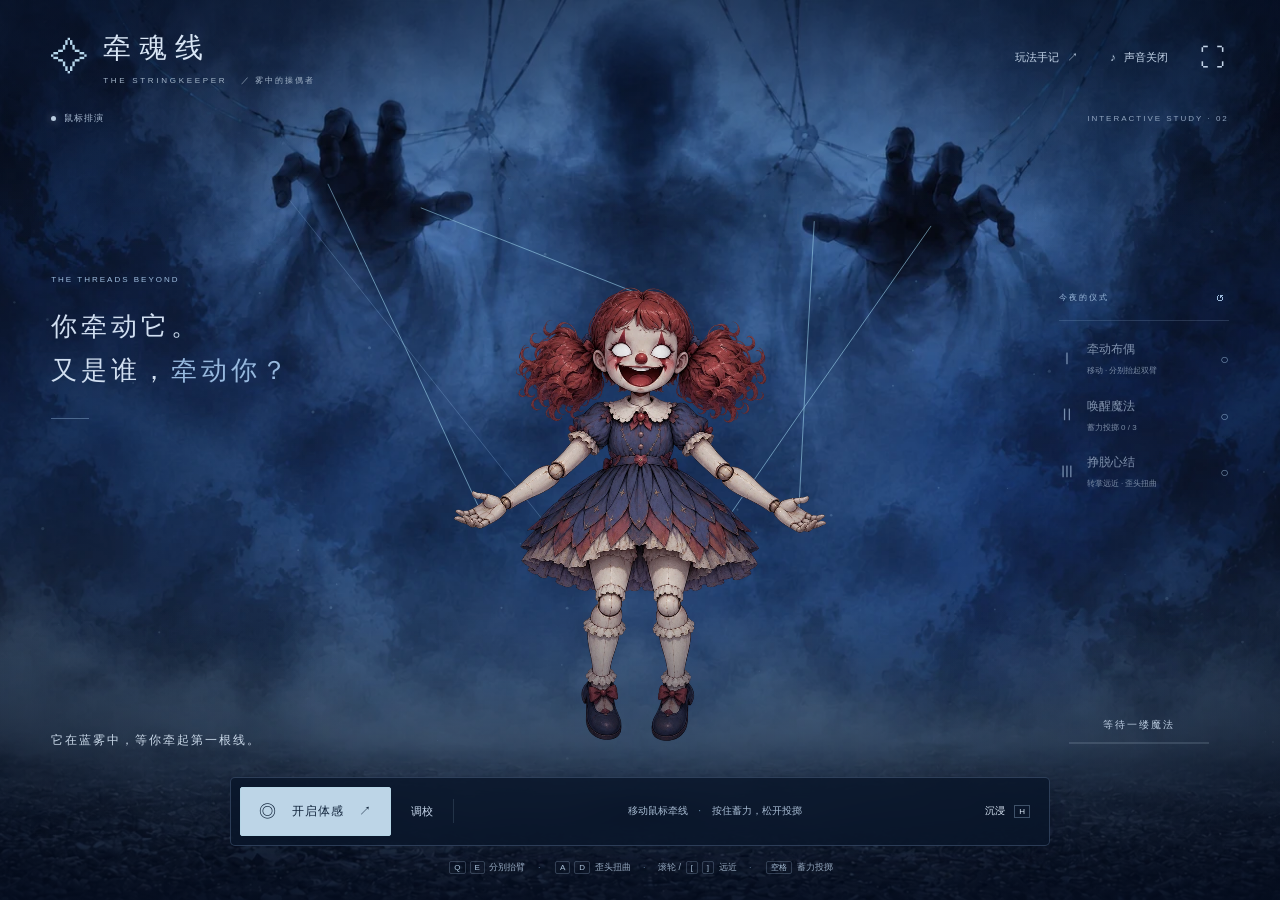
==== 牵魂线-摄像头修复版/index.html @ 81c8e0c0 "Version：1.0" ====
<!doctype html>
<html lang="zh-CN">
<head>
  <meta charset="UTF-8">
  <meta name="viewport" content="width=device-width,initial-scale=1">
  <meta name="theme-color" content="#071222">
  <meta name="description" content="在蓝雾中牵动布偶，蓄起魔法，寻找控制与被控制的边界。">
  <title>牵魂线 · 雾中的操偶者</title>
  <link rel="stylesheet" href="style.css">
</head>
<body>
  <main id="theatre" class="theatre">
    <canvas id="scene" tabindex="0" aria-label="蓝雾布偶场景。移动鼠标控制布偶，Q和E抬起两臂，A和D扭曲四肢，滚轮控制远近，按住空格蓄力、松开投掷。"></canvas>
    <div class="vignette" aria-hidden="true"></div>
    <header class="topbar">
      <div class="identity"><span class="emblem" aria-hidden="true">✧</span><div><h1>牵魂线</h1><p>THE STRINGKEEPER <span>／ 雾中的操偶者</span></p></div></div>
      <nav aria-label="剧场工具"><button id="guideButton">玩法手记 <span>↗</span></button><button id="soundButton" aria-pressed="false" title="开启或关闭声音">♪ <span>声音关闭</span></button><button id="fullscreenButton" aria-label="切换全屏">⛶</button></nav>
    </header>
    <section class="status-line" aria-label="识别状态"><span class="mode"><i id="statusDot"></i><span id="modeLabel">鼠标排演</span></span><div id="tracking" hidden><span id="leftStatus">右手 —</span><span id="rightStatus">左手 —</span><span id="faceStatus">头部 —</span></div><span id="fpsLabel" class="quiet">INTERACTIVE STUDY · 02</span></section>
    <aside class="chapter"><span class="eyebrow">THE THREADS BEYOND</span><p>你牵动它。<br>又是谁，<em>牵动你？</em></p><span class="fine-line"></span></aside>
    <section class="ritual" aria-label="今夜的仪式"><p class="eyebrow">今夜的仪式 <button id="resetButton" title="清空进度并重新排演">↺</button></p><ol><li id="quest0"><span>Ⅰ</span><div>牵动布偶<small>移动 · 分别抬起双臂</small></div><b>○</b></li><li id="quest1"><span>Ⅱ</span><div>唤醒魔法<small>蓄力投掷 <span id="castCount">0 / 3</span></small></div><b>○</b></li><li id="quest2"><span>Ⅲ</span><div>挣脱心结<small>转掌远近 · 歪头扭曲</small></div><b>○</b></li></ol></section>
    <div class="charge-readout" id="chargeReadout"><span id="spellLabel">等待一缕魔法</span><div class="charge-track"><i id="chargeBar"></i></div></div>
    <div class="message" role="status" aria-live="polite"><span id="message">它在蓝雾中，等你牵起第一根线。</span></div>
    <footer class="bottom-panel">
      <div class="control-bar"><button id="cameraButton" class="primary"><span class="camera-symbol">◎</span><span id="cameraText">开启体感</span><span>↗</span></button><button id="settingsButton" class="settings-toggle" aria-expanded="false" aria-controls="settings">调校</button><div class="divider"></div><p id="inputHint">移动鼠标牵线 <span>·</span> 按住蓄力，松开投掷</p><button id="hideUiButton" title="隐藏界面，按 H 恢复">沉浸 <span>H</span></button></div>
      <p class="shortcut-line" id="shortcutLine"><kbd>Q</kbd><kbd>E</kbd> 分别抬臂 <i>·</i> <kbd>A</kbd><kbd>D</kbd> 歪头扭曲 <i>·</i> 滚轮 / <kbd>[</kbd><kbd>]</kbd> 远近 <i>·</i> <kbd>空格</kbd> 蓄力投掷</p>
    </footer>
    <div class="loading" id="loading"><span class="loading-glyph">✧</span><p id="loadingText">正在唤醒雾中的剧场…</p></div>
    <div class="error-banner" id="errorBanner" role="alert" hidden><p id="errorText"></p><button id="dismissError" aria-label="关闭提示">×</button></div>
    <button id="showUiButton" class="show-ui" hidden>显示界面 · H</button>
    <section class="settings" id="settings" hidden aria-label="交互调校"><div class="settings-title"><h2>牵线调校</h2><button id="closeSettings" aria-label="关闭调校">×</button></div><label>牵线灵敏度 <output id="sensitivityValue">1.0</output><input id="sensitivity" type="range" min="0.5" max="1.8" step="0.1" value="1"></label><label>爆散强度 <output id="intensityValue">70%</output><input id="intensity" type="range" min="0.2" max="1" step="0.1" value="0.7"></label><label class="check"><input id="gentle" type="checkbox"> 柔和模式（减弱闪光与震动）</label><label class="check"><input id="swapHands" type="checkbox"> 交换左右手识别</label><button class="secondary" id="calibrateButton">重新校准头部与转掌</button><p>身体坐正，双手完整入镜。校准后张开左手，顺时针转掌靠近，逆时针转掌远离。布偶的左右以画面为准。</p><p class="privacy">摄像头影像仅在本机识别，不显示、不录制、不上传。</p></section>
    <dialog id="guide"><button id="closeGuide" class="dialog-close" aria-label="关闭玩法手记">×</button><p class="eyebrow">HOW TO HOLD A SOUL</p><h2>先牵起它，再唤醒魔法。</h2><p class="guide-lead">浓雾里的人牵着布偶，更深处的线又牵着他。你可以自由排演，也可以完成三段小仪式。</p><div class="guide-grid"><section><h3>右手 · 牵线</h3><p>移动右手掌心，带动布偶上下左右移动。弯曲大拇指，抬起布偶画面左臂；弯曲小拇指，抬起画面右臂。伸直对应手指，手臂放下。</p></section><section><h3>左手 · 施法与远近</h3><p>张开手掌并在画面内转动：顺时针靠近，逆时针远离。手指弯到半握、像捧球一样，开始蓄力；再握紧拳头，法球飞向屏幕并爆散。保持拳头不会连发。</p></section><section><h3>头部 · 扭曲</h3><p>向肩膀侧歪头，木偶四肢会连带扭转。摆正头部，关节缓缓恢复。点击“调校”可重新设置中立姿态。</p></section><section><h3>鼠标 · 自由排演</h3><p>移动鼠标牵线，按住鼠标或空格蓄力，松开投掷。Q / E 分别抬起两臂，A / D 模拟歪头，滚轮或 [ / ] 控制远近。手机可在舞台拖动并长按蓄力。</p></section></div><p class="guide-note">用浏览器打开本地网页，开启体感并允许摄像头。首次加载识别组件可能需要片刻。没有摄像头时也能完整游玩；画面里始终不会出现摄像头窗口。</p><button class="primary" id="startButton">进入雾中 <span>↗</span></button></dialog>
    <video id="cameraVideo" autoplay playsinline muted aria-hidden="true"></video>
  </main>
  <script src="script.js?v=2.1-camera-fix" defer></script>
</body>
</html>
---- 牵魂线-摄像头修复版/style.css ----
:root{color-scheme:dark;--ink:#d9e6f5;--muted:#96acc6;--line:#afccef2b;--cyan:#91c8ec;--panel:#0a1629dc;--serif:"Songti SC","SimSun","Palatino Linotype",serif}
*{box-sizing:border-box}html,body{margin:0;width:100%;min-height:100%;background:#060d18;color:var(--ink)}body{font-family:"Segoe UI","Microsoft YaHei",sans-serif;font-size:13px}button,input{font:inherit}button{cursor:pointer;color:inherit;border:0;background:none}button:hover{color:#fff;background-color:#b8d7f10f}button:focus-visible,input:focus-visible,canvas:focus-visible{outline:2px solid #9cd5f2;outline-offset:4px}button:disabled{opacity:.55;cursor:wait}[hidden]{display:none!important}.theatre{position:relative;width:100%;height:100svh;min-height:660px;overflow:hidden;isolation:isolate;background:#081626}#scene{position:absolute;inset:0;width:100%;height:100%;display:block;touch-action:none;cursor:grab}#scene:active{cursor:grabbing}.vignette{position:absolute;inset:0;pointer-events:none;background:linear-gradient(#030a187d,transparent 28%,transparent 67%,#030b1dd9),linear-gradient(90deg,#03091655,transparent 27%,transparent 73%,#03091655)}.topbar{position:absolute;left:4%;right:4%;top:29px;display:flex;justify-content:space-between;align-items:center;gap:20px}.identity{display:flex;align-items:center;gap:14px}.emblem{font-size:38px;font-family:var(--serif);color:#b6d6eb}.identity h1{font:normal 28px var(--serif);letter-spacing:8px;margin:0 0 8px}.identity p{font-size:8px;letter-spacing:2.7px;color:#a4b6ca;margin:0}.identity p span{letter-spacing:2px;margin-left:9px}nav{display:flex;align-items:center;gap:24px}nav button{font-size:11px;color:#c3d4e8;padding:8px 4px}nav button>span{margin-left:5px}#fullscreenButton{font-size:25px;line-height:1}.status-line{position:absolute;top:112px;left:4%;right:4%;display:flex;align-items:center;gap:18px;font-size:9px;letter-spacing:1px;color:#abbdd4}.mode{display:flex;align-items:center;gap:8px}.mode i{height:5px;width:5px;border-radius:50%;background:#b8ccdf;box-shadow:0 0 8px #cce5ff88}.mode i.live{background:#a9e4cd;box-shadow:0 0 10px #a9e4cd77}#tracking{display:flex;gap:14px}.quiet{margin-left:auto;color:#91a5bf;font-size:8px;letter-spacing:2px}.chapter{position:absolute;left:4%;top:30%;pointer-events:none}.eyebrow{font-size:8px;letter-spacing:2px;color:#9ebcdd;margin:0 0 16px}.chapter p:not(.eyebrow){font:normal 26px/1.7 var(--serif);letter-spacing:4px;color:#d0def0;margin:20px 0}.chapter em{font-style:normal;color:#97b9de}.fine-line{display:block;width:38px;height:1px;background:#b1d8fa55;margin-top:25px}.ritual{position:absolute;right:4%;top:32%;width:170px}.ritual>.eyebrow{display:flex;align-items:center;justify-content:space-between;border-bottom:1px solid var(--line);padding-bottom:14px}.ritual>.eyebrow button{font-size:16px;padding:0 5px}.ritual ol{list-style:none;padding:0;margin:0}.ritual li{display:flex;gap:12px;align-items:center;margin:20px 0;color:#b0c2db;opacity:.7}.ritual li>span{font:16px var(--serif);color:#a1bad8}.ritual li>div{flex:1;font-size:12px}.ritual li small{display:block;font-size:8px;line-height:1.7;color:#a7b9cf;margin-top:6px}.ritual li b{font-weight:400;color:#a5c5e3;font-size:14px}.ritual li.done{opacity:1;color:#deedf9}.ritual li.done b{color:#b5e1df}.charge-readout{position:absolute;bottom:183px;left:50%;transform:translateX(-50%);text-align:center;min-width:180px;font-size:10px;letter-spacing:2px;color:#bdcee2;pointer-events:none}.charge-track{width:140px;height:2px;background:#d7edff22;margin:10px auto}.charge-track i{display:block;background:#a9deec;width:0;height:100%;box-shadow:0 0 8px #91d6fc;transition:width .08s}.message{position:absolute;bottom:143px;left:15%;right:15%;text-align:center;font:12px var(--serif);letter-spacing:2px;line-height:1.7;color:#cad9e9;pointer-events:none}.bottom-panel{position:absolute;left:50%;transform:translateX(-50%);bottom:25px;width:min(820px,92%);text-align:center}.control-bar{display:flex;align-items:center;gap:13px;background:#081529c9;border:1px solid #8fb0db40;box-shadow:0 8px 35px #02081733;backdrop-filter:blur(12px);padding:9px;border-radius:5px}.primary{display:flex;align-items:center;justify-content:space-between;gap:15px;border:1px solid #b5d5e6;background:#bdd5e7;color:#10233a;padding:12px 18px;font-size:12px;letter-spacing:1px;border-radius:2px;white-space:nowrap}.primary:hover{color:#0b192b;background:#d0e3f0}.camera-symbol{font-size:17px}.settings-toggle{font-size:11px;padding:10px 7px;color:#c8d8ec}.divider{height:24px;width:1px;background:#99b8d12b}.control-bar p{font-size:10px;flex:1;margin:0;color:#a9bdd4;white-space:nowrap}.control-bar p span{margin:0 8px;color:#6e8fae}#hideUiButton{padding:10px;font-size:10px;white-space:nowrap}#hideUiButton span{margin-left:6px;border:1px solid #a9c6e555;padding:1px 4px;font-size:8px}.shortcut-line{font-size:9px;color:#9cb0c7;margin:13px 0 0;line-height:1.8}.shortcut-line i{font-style:normal;margin:0 10px;color:#647f9c}kbd{font:8px "Segoe UI",sans-serif;padding:1px 4px;border:1px solid #a0bcda44;border-radius:2px;margin:0 2px;color:#b5cee6}.loading{position:absolute;inset:0;display:flex;flex-direction:column;align-items:center;justify-content:center;background:#081324;z-index:20;transition:opacity .8s}.loading-glyph{font-size:50px;color:#a1c1de;animation:breathe 2s infinite alternate}.loading p{font-size:12px;letter-spacing:3px;color:#a9bfd7}@keyframes breathe{to{opacity:.4;transform:rotate(30deg)}}.error-banner{position:absolute;top:155px;left:50%;transform:translateX(-50%);z-index:12;display:flex;align-items:flex-start;gap:16px;width:min(570px,90%);padding:12px 17px;background:#211e2af2;border:1px solid #b299a467;border-radius:3px;color:#e0cdda;font-size:11px;line-height:1.8}.error-banner p{margin:0;flex:1}.error-banner button{font-size:20px;line-height:1;padding:0}.settings{position:absolute;bottom:127px;left:50%;transform:translateX(-50%);z-index:10;width:min(340px,92%);padding:24px;background:#0b1729f5;border:1px solid #7c9dc75c;border-radius:4px;box-shadow:0 10px 50px #01061080;backdrop-filter:blur(20px)}.settings-title{display:flex;justify-content:space-between;align-items:center;margin-bottom:16px}.settings h2{font:19px var(--serif);letter-spacing:2px;margin:0}.settings-title button{font-size:23px;color:#91a8c4}.settings label{display:block;margin:15px 0;font-size:11px;color:#baccdf}.settings output{float:right;color:#97c4ea}.settings input[type=range]{width:100%;display:block;margin:12px 0;accent-color:#91bde1}.settings .check{display:flex;gap:8px;align-items:center}.settings input[type=checkbox]{accent-color:#9acbe8}.settings p{font-size:10px;line-height:1.8;color:#91a8c4}.settings .privacy{border-top:1px solid var(--line);padding-top:12px;font-size:9px}.secondary{border:1px solid #87a6ce4d;padding:9px 12px;width:100%;font-size:11px;color:#c6d8eb}dialog{width:min(740px,92%);max-height:90svh;overflow-y:auto;border:1px solid #789ac267;border-radius:4px;background:#0c182bed;color:#d5e4f2;padding:38px;box-shadow:0 30px 140px #0009;backdrop-filter:blur(20px)}dialog::backdrop{background:#030914aa;backdrop-filter:blur(7px)}.dialog-close{position:absolute;right:15px;top:10px;font-size:26px;color:#9ab1cc}dialog h2{font:26px var(--serif);letter-spacing:2px;line-height:1.6;margin:12px 0}dialog p{font-size:12px;line-height:1.9;color:#aec1d8}.guide-grid{display:grid;grid-template-columns:1fr 1fr;gap:5px 32px;border-top:1px solid var(--line);margin-top:24px;padding-top:10px}.guide-grid h3{font:17px var(--serif);color:#c5def4}.guide-note{padding:12px 15px;background:#b1d5f308;border:1px solid var(--line);font-size:10px!important}dialog>.primary{margin-top:20px;min-width:180px}.show-ui{position:absolute;bottom:20px;right:25px;padding:8px 12px;background:#07122488;border:1px solid var(--line);color:#b9cfe6;font-size:10px}.immersive .topbar,.immersive .status-line,.immersive .chapter,.immersive .ritual,.immersive .bottom-panel,.immersive .message,.immersive .charge-readout{display:none}.immersive .vignette{background:none}#cameraVideo{position:fixed;left:-10px;top:-10px;width:1px;height:1px;opacity:0;pointer-events:none}
@media(min-width:1700px){.topbar{top:38px}.status-line{top:130px}.chapter p:not(.eyebrow){font-size:32px}.ritual{width:185px}.ritual li{margin:25px 0}.ritual li>div{font-size:13px}.bottom-panel{bottom:32px}.message{bottom:155px}.charge-readout{bottom:198px}}
@media(max-width:1000px){.chapter{display:none}.ritual{right:3%;width:135px;top:27%}.ritual li{gap:8px}.ritual li>div{font-size:10px}.ritual li small{font-size:8px}.control-bar{gap:8px}.control-bar p{font-size:9px}.identity p span{display:none}nav{gap:14px}.quiet{display:none}.theatre{min-height:620px}}
@media(max-width:650px){.theatre{min-height:620px;height:100svh}.topbar{left:5%;right:5%;top:22px}.identity{gap:8px}.identity h1{font-size:23px;letter-spacing:5px}.identity p{font-size:6px;letter-spacing:1.5px}.emblem{font-size:28px}nav{gap:8px}nav button{font-size:9px}#soundButton span{display:none}#fullscreenButton{font-size:20px}.status-line{top:93px;left:5%;right:5%;font-size:8px;gap:12px}#tracking{gap:9px}.ritual{top:123px;left:5%;right:5%;width:auto}.ritual>.eyebrow{display:none}.ritual ol{display:flex;gap:15px}.ritual li{margin:0;gap:6px;flex:1}.ritual li>div{font-size:9px}.ritual li small{display:none}.ritual li>span{font-size:11px}.ritual li b{font-size:10px}.bottom-panel{bottom:19px;width:94%}.control-bar{flex-wrap:wrap;justify-content:center;padding:8px;gap:7px}.primary{padding:10px 13px;gap:9px;font-size:11px}.settings-toggle{font-size:10px}.control-bar p{order:4;flex-basis:100%;padding:5px 0 2px;font-size:9px}.divider{display:none}#hideUiButton{font-size:10px}.shortcut-line{display:none}.message{bottom:133px;left:6%;right:6%;font-size:10px;letter-spacing:1px}.charge-readout{bottom:165px;font-size:9px}.settings{bottom:128px;max-height:70vh;overflow:auto}.error-banner{top:160px;font-size:10px}.guide-grid{grid-template-columns:1fr;gap:0}dialog{padding:27px}dialog h2{font-size:22px}}
@media(prefers-reduced-motion:reduce){.loading-glyph{animation:none}*{transition:none!important}}

@media(min-width:651px){.charge-readout{left:auto;right:4%;transform:none;bottom:146px}.message{left:4%;right:auto;width:280px;text-align:left;bottom:150px}}
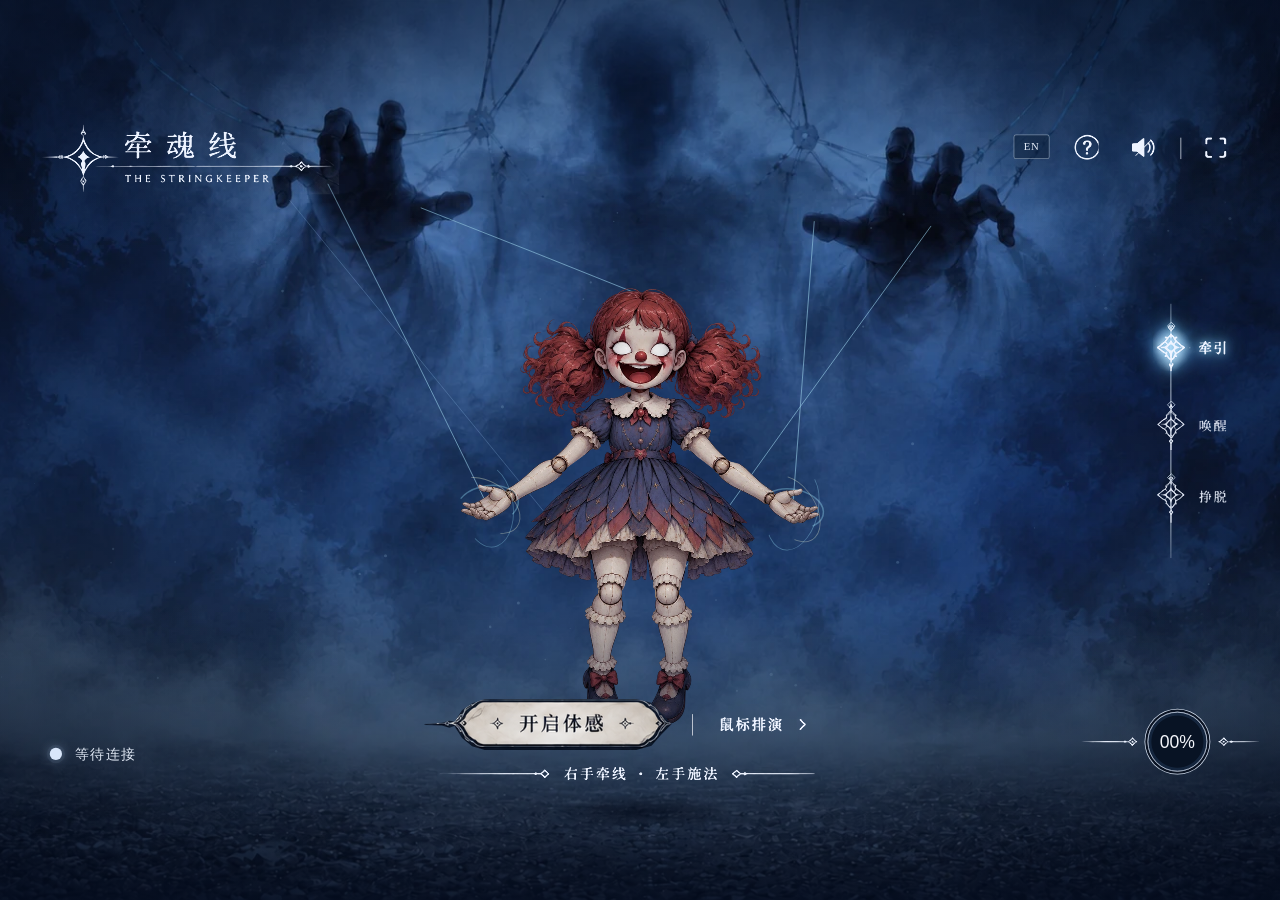
==== commit 3c580e7d: "Version:2.0，英文版" ====
--- a/牵魂线-摄像头修复版/index.html
+++ b/牵魂线-摄像头修复版/index.html
@@ -7,31 +7,38 @@
   <meta name="description" content="在蓝雾中牵动布偶，蓄起魔法，寻找控制与被控制的边界。">
   <title>牵魂线 · 雾中的操偶者</title>
   <link rel="stylesheet" href="style.css">
+  <link rel="stylesheet" href="reference-ui.css?v=4">
 </head>
 <body>
   <main id="theatre" class="theatre">
     <canvas id="scene" tabindex="0" aria-label="蓝雾布偶场景。移动鼠标控制布偶，Q和E抬起两臂，A和D扭曲四肢，滚轮控制远近，按住空格蓄力、松开投掷。"></canvas>
     <div class="vignette" aria-hidden="true"></div>
+    <svg width="0" height="0" aria-hidden="true" style="position:absolute"><defs><filter id="reference-ink" color-interpolation-filters="sRGB"><feColorMatrix type="luminanceToAlpha"/><feComponentTransfer result="component"><feFuncA type="linear" slope="1.8" intercept="-.28"/></feComponentTransfer><feFlood flood-color="#edf3ff"/><feComposite in2="SourceAlpha" operator="in" result="white"/><feComposite in="white" in2="component" operator="in"/></filter></defs></svg>
+    <div id="referenceHud">
     <header class="topbar">
-      <div class="identity"><span class="emblem" aria-hidden="true">✧</span><div><h1>牵魂线</h1><p>THE STRINGKEEPER <span>／ 雾中的操偶者</span></p></div></div>
-      <nav aria-label="剧场工具"><button id="guideButton">玩法手记 <span>↗</span></button><button id="soundButton" aria-pressed="false" title="开启或关闭声音">♪ <span>声音关闭</span></button><button id="fullscreenButton" aria-label="切换全屏">⛶</button></nav>
+      <div class="identity"><span class="emblem" aria-hidden="true"><svg viewBox="0 0 100 100"><path d="M50 2C50 35 35 50 2 50C35 50 50 65 50 98C50 65 65 50 98 50C65 50 50 35 50 2Z"/><path d="M50 24L65 50 50 76 35 50Z"/><path d="M50 0V100M0 50H100"/><circle cx="50" cy="50" r="5"/></svg></span><div><h1>牵魂线</h1><p>THE STRINGKEEPER <span>／ 雾中的操偶者</span></p></div></div>
+      <nav aria-label="剧场工具"><button id="languageButton" data-no-i18n aria-label="Switch to English" title="Switch to English">EN</button><button id="guideButton" aria-label="玩法手记" title="玩法手记"><span class="help-symbol">?</span></button><button id="soundButton" aria-pressed="false" title="开启或关闭声音"><span>声音关闭</span></button><button id="fullscreenButton" aria-label="切换全屏">⛶</button></nav>
     </header>
     <section class="status-line" aria-label="识别状态"><span class="mode"><i id="statusDot"></i><span id="modeLabel">鼠标排演</span></span><div id="tracking" hidden><span id="leftStatus">右手 —</span><span id="rightStatus">左手 —</span><span id="faceStatus">头部 —</span></div><span id="fpsLabel" class="quiet">INTERACTIVE STUDY · 02</span></section>
     <aside class="chapter"><span class="eyebrow">THE THREADS BEYOND</span><p>你牵动它。<br>又是谁，<em>牵动你？</em></p><span class="fine-line"></span></aside>
-    <section class="ritual" aria-label="今夜的仪式"><p class="eyebrow">今夜的仪式 <button id="resetButton" title="清空进度并重新排演">↺</button></p><ol><li id="quest0"><span>Ⅰ</span><div>牵动布偶<small>移动 · 分别抬起双臂</small></div><b>○</b></li><li id="quest1"><span>Ⅱ</span><div>唤醒魔法<small>蓄力投掷 <span id="castCount">0 / 3</span></small></div><b>○</b></li><li id="quest2"><span>Ⅲ</span><div>挣脱心结<small>转掌远近 · 歪头扭曲</small></div><b>○</b></li></ol></section>
-    <div class="charge-readout" id="chargeReadout"><span id="spellLabel">等待一缕魔法</span><div class="charge-track"><i id="chargeBar"></i></div></div>
+    <section class="ritual" aria-label="今夜的仪式"><p class="eyebrow">今夜的仪式 <button id="resetButton" title="清空进度并重新排演">↺</button></p><ol><li id="quest0"><span>Ⅰ</span><div>牵引<small>移动 · 分别抬起双臂</small></div><b>○</b></li><li id="quest1"><span>Ⅱ</span><div>唤醒<small>蓄力投掷 <span id="castCount">0 / 3</span></small></div><b>○</b></li><li id="quest2"><span>Ⅲ</span><div>挣脱<small>转掌远近 · 歪头扭曲</small></div><b>○</b></li></ol></section>
+    <div class="charge-readout" id="chargeReadout"><span id="spellLabel">等待一缕魔法</span><span id="chargePercent">00%</span><span id="chargeHint" class="charge-hint" hidden></span><div class="charge-track"><i id="chargeBar"></i></div></div>
     <div class="message" role="status" aria-live="polite"><span id="message">它在蓝雾中，等你牵起第一根线。</span></div>
     <footer class="bottom-panel">
-      <div class="control-bar"><button id="cameraButton" class="primary"><span class="camera-symbol">◎</span><span id="cameraText">开启体感</span><span>↗</span></button><button id="settingsButton" class="settings-toggle" aria-expanded="false" aria-controls="settings">调校</button><div class="divider"></div><p id="inputHint">移动鼠标牵线 <span>·</span> 按住蓄力，松开投掷</p><button id="hideUiButton" title="隐藏界面，按 H 恢复">沉浸 <span>H</span></button></div>
+      <div class="control-bar"><span class="camera-frame"><button id="cameraButton" class="primary"><span class="camera-symbol">✧</span><span id="cameraText">开启体感</span><span>✧</span></button><svg class="camera-ornament" viewBox="0 0 292 68" aria-hidden="true"><path d="M27 4 H265 L276 16 L289 34 L276 52 L265 64 H27 L16 52 L3 34 L16 16 Z"/><path d="M31 8 H261 L272 20 L283 34 L272 48 L261 60 H31 L20 48 L9 34 L20 20 Z"/><path d="M0 34 H27 M265 34 H292 M25 24 L35 34 L25 44 L15 34 Z M267 24 L277 34 L267 44 L257 34 Z"/></svg></span><button id="settingsButton" class="settings-toggle" aria-expanded="false" aria-controls="settings">调校</button><div class="divider"></div><button id="mouseModeButton" title="鼠标排演：移动牵线，按住蓄力，松开投掷">鼠标排演 <span>›</span></button><p id="inputHint">移动鼠标牵线 <span>·</span> 按住蓄力，松开投掷</p><button id="hideUiButton" title="隐藏界面，按 H 恢复">沉浸 <span>H</span></button></div>
       <p class="shortcut-line" id="shortcutLine"><kbd>Q</kbd><kbd>E</kbd> 分别抬臂 <i>·</i> <kbd>A</kbd><kbd>D</kbd> 歪头扭曲 <i>·</i> 滚轮 / <kbd>[</kbd><kbd>]</kbd> 远近 <i>·</i> <kbd>空格</kbd> 蓄力投掷</p>
     </footer>
+    </div>
     <div class="loading" id="loading"><span class="loading-glyph">✧</span><p id="loadingText">正在唤醒雾中的剧场…</p></div>
     <div class="error-banner" id="errorBanner" role="alert" hidden><p id="errorText"></p><button id="dismissError" aria-label="关闭提示">×</button></div>
     <button id="showUiButton" class="show-ui" hidden>显示界面 · H</button>
     <section class="settings" id="settings" hidden aria-label="交互调校"><div class="settings-title"><h2>牵线调校</h2><button id="closeSettings" aria-label="关闭调校">×</button></div><label>牵线灵敏度 <output id="sensitivityValue">1.0</output><input id="sensitivity" type="range" min="0.5" max="1.8" step="0.1" value="1"></label><label>爆散强度 <output id="intensityValue">70%</output><input id="intensity" type="range" min="0.2" max="1" step="0.1" value="0.7"></label><label class="check"><input id="gentle" type="checkbox"> 柔和模式（减弱闪光与震动）</label><label class="check"><input id="swapHands" type="checkbox"> 交换左右手识别</label><button class="secondary" id="calibrateButton">重新校准头部与转掌</button><p>身体坐正，双手完整入镜。校准后张开左手，顺时针转掌靠近，逆时针转掌远离。布偶的左右以画面为准。</p><p class="privacy">摄像头影像仅在本机识别，不显示、不录制、不上传。</p></section>
-    <dialog id="guide"><button id="closeGuide" class="dialog-close" aria-label="关闭玩法手记">×</button><p class="eyebrow">HOW TO HOLD A SOUL</p><h2>先牵起它，再唤醒魔法。</h2><p class="guide-lead">浓雾里的人牵着布偶，更深处的线又牵着他。你可以自由排演，也可以完成三段小仪式。</p><div class="guide-grid"><section><h3>右手 · 牵线</h3><p>移动右手掌心，带动布偶上下左右移动。弯曲大拇指，抬起布偶画面左臂；弯曲小拇指，抬起画面右臂。伸直对应手指，手臂放下。</p></section><section><h3>左手 · 施法与远近</h3><p>张开手掌并在画面内转动：顺时针靠近，逆时针远离。手指弯到半握、像捧球一样，开始蓄力；再握紧拳头，法球飞向屏幕并爆散。保持拳头不会连发。</p></section><section><h3>头部 · 扭曲</h3><p>向肩膀侧歪头，木偶四肢会连带扭转。摆正头部，关节缓缓恢复。点击“调校”可重新设置中立姿态。</p></section><section><h3>鼠标 · 自由排演</h3><p>移动鼠标牵线，按住鼠标或空格蓄力，松开投掷。Q / E 分别抬起两臂，A / D 模拟歪头，滚轮或 [ / ] 控制远近。手机可在舞台拖动并长按蓄力。</p></section></div><p class="guide-note">用浏览器打开本地网页，开启体感并允许摄像头。首次加载识别组件可能需要片刻。没有摄像头时也能完整游玩；画面里始终不会出现摄像头窗口。</p><button class="primary" id="startButton">进入雾中 <span>↗</span></button></dialog>
+    <dialog id="guide"><button id="closeGuide" class="dialog-close" aria-label="关闭玩法手记">×</button><p class="eyebrow">HOW TO HOLD A SOUL</p><h2>先牵起它，再唤醒魔法。</h2><p class="guide-lead">浓雾里的人牵着布偶，更深处的线又牵着他。你可以自由排演，也可以完成三段小仪式。</p><div class="guide-grid"><section><h3>右手 · 牵线</h3><p>移动右手掌心，带动布偶上下左右移动。弯曲大拇指，抬起布偶画面左臂；弯曲小拇指，抬起画面右臂。伸直对应手指，手臂放下。</p></section><section><h3>左手 · 施法与远近</h3><p>张开手掌并在画面内转动：顺时针靠近，逆时针远离。手指弯到半握、像捧球一样，开始蓄力；再握紧拳头，法球飞向屏幕并爆散。保持拳头不会连发。</p></section><section><h3>头部 · 扭曲</h3><p>向肩膀侧歪头，木偶四肢会连带扭转。摆正头部，关节缓缓恢复。点击“调校”可重新设置中立姿态。</p></section><section><h3>鼠标 · 自由排演</h3><p>移动鼠标牵线，按住鼠标或空格蓄力，松开投掷。Q / E 分别抬起两臂，A / D 模拟歪头，滚轮或 [ / ] 控制远近。手机可在舞台拖动并长按蓄力。</p></section></div><p class="guide-note">用浏览器打开本地网页，开启体感并允许摄像头。首次加载识别组件可能需要片刻。没有摄像头时也能完整游玩；画面里始终不会出现摄像头窗口。</p><button class="primary" id="startButton">进入雾中 <span>↗</span></button><div class="guide-tools"><button id="referenceSettings">牵线调校</button><button id="referenceReset">重新排演</button><button id="referenceImmersive">沉浸模式 · H</button></div></dialog>
     <video id="cameraVideo" autoplay playsinline muted aria-hidden="true"></video>
   </main>
-  <script src="script.js?v=2.1-camera-fix" defer></script>
+  <script src="i18n.js?v=4" defer></script>
+  <script src="script.js?v=4-sleeve-joints" defer></script>
+  <script src="reference-ui.js?v=4" defer></script>
 </body>
 </html>
+
--- a/牵魂线-摄像头修复版/reference-ui.css
+++ b/牵魂线-摄像头修复版/reference-ui.css
@@ -0,0 +1,85 @@
+:root{--ivory:#e8e8e7;--serif:"STSong","SimSun","Songti SC",serif}
+.theatre{min-height:540px}
+#referenceHud{position:absolute;left:50%;top:50%;width:1672px;height:940px;transform:translate(-50%,-50%) scale(var(--hud-scale,1));transform-origin:center;pointer-events:none}
+#referenceHud button{pointer-events:auto}
+.sr-only{position:absolute!important;width:1px!important;height:1px!important;padding:0!important;margin:-1px!important;overflow:hidden!important;clip:rect(0,0,0,0)!important;white-space:nowrap!important;border:0!important}
+.topbar{inset:0;display:block;pointer-events:none}
+.identity{position:absolute;left:45px;top:43px;width:398px;height:93px;display:block;background:url("assets/reference-ui-source.png") -45px -43px / 1672px 940px no-repeat;filter:url(#reference-ink)}
+.identity>*{opacity:0}.identity:before,.identity:after{content:none}
+nav{position:absolute;left:1401px;top:57px;display:flex;align-items:center;gap:40px;padding:0}
+nav button{position:relative;width:34px;height:35px;padding:0;color:#e5edf9;background:none!important}
+nav button:before{content:"";position:absolute;inset:0;background-image:url("assets/reference-ui-source.png");background-size:1672px 940px;background-repeat:no-repeat;filter:url(#reference-ink);pointer-events:none}
+#guideButton:before{background-position:-1402px -57px}
+#soundButton{margin-left:2px}#soundButton:before{background-position:-1480px -57px}
+#soundButton.sound-off:after{content:"";position:absolute;width:29px;height:1px;left:2px;top:18px;background:#e8eff8;transform:rotate(-45deg)}
+#fullscreenButton{margin-left:22px}#fullscreenButton:before{background-position:-1577px -57px}
+#fullscreenButton:after{content:"";position:absolute;left:-31px;top:5px;width:1px;height:28px;background:#d4dbe6}
+nav button:hover{filter:drop-shadow(0 0 6px #c7eaff)}
+nav button>span,nav button>svg{opacity:0}
+.chapter,.ritual>.eyebrow,.ritual li small,.ritual li>b,.ritual li>span,.quiet,.message,#spellLabel,.settings-toggle,#hideUiButton,#inputHint{display:none!important}
+.ritual{position:absolute;left:1506px;right:auto;top:279px;width:112px;height:332px;min-height:0}
+.ritual ol{position:relative;width:100%;height:100%;margin:0;padding:0;list-style:none;display:block}
+.ritual ol:before{content:"";position:absolute;left:23px;top:0;width:1px;height:332px;background:linear-gradient(#c4d5e68a,#d8e5f4 12%,#d8e5f4 85%,#b4c3d688)}
+.ritual li{position:absolute;left:0;width:112px;height:60px;display:block;margin:0;padding:0;opacity:.9}
+.ritual li:nth-child(1){top:28px}.ritual li:nth-child(2){top:131px}.ritual li:nth-child(3){top:226px}
+.ritual li>div{opacity:0}
+.ritual li:before{content:"";position:absolute;inset:0;background-image:url("assets/reference-ui-source.png");background-size:1672px 940px;background-repeat:no-repeat;filter:url(#reference-ink)}
+.ritual li:nth-child(1):before{background-position:-1506px -307px}
+.ritual li:nth-child(2):before{background-position:-1506px -410px}
+.ritual li:nth-child(3):before{background-position:-1506px -505px}
+.ritual li.active{opacity:1;filter:drop-shadow(0 0 6px #87d7ff) drop-shadow(0 0 14px #5fbaff)}
+.ritual li:after{content:"";position:absolute;left:20px;top:-3px;width:6px;height:6px;border:1px solid #d5e5f5;transform:rotate(45deg)}
+.bottom-panel{left:554px;top:793px;bottom:auto;transform:none;width:510px;max-width:none;height:117px;text-align:left}
+.control-bar{position:relative;height:71px;display:flex;align-items:center;gap:0;background:none;border:0;box-shadow:none;backdrop-filter:none;padding:0;border-radius:0}
+.camera-frame{position:relative;display:block;flex:none;width:330px;height:71px;filter:none}
+#cameraButton{position:absolute;inset:0;width:330px;height:71px;min-width:0;padding:0;border:0;border-radius:0;box-shadow:none;background:url("assets/reference-ui-source.png") -554px -793px / 1672px 940px no-repeat;color:#111927;display:block;clip-path:polygon(0 49%,7% 47%,10% 43%,12% 45%,15% 24%,19% 11%,24% 3%,84% 3%,90% 10%,94% 30%,98% 49%,94% 68%,90% 89%,84% 97%,24% 97%,19% 90%,15% 75%,12% 53%,10% 56%,7% 52%,0 51%);transition:filter .16s}
+#cameraButton:hover{filter:brightness(1.08);background-color:transparent}
+#cameraButton:active{filter:brightness(.92)}
+#cameraButton:focus-visible{outline:0;filter:drop-shadow(0 0 6px #b8e6ff)}
+#cameraButton:before,#cameraButton:after,.camera-ornament,#cameraButton .camera-symbol,#cameraButton>span:last-child{display:none}
+#cameraText{position:absolute;left:119px;top:19px;width:122px;height:33px;display:flex;align-items:center;justify-content:center;opacity:0;white-space:nowrap;letter-spacing:3px;font:26px var(--serif)}
+#cameraButton[data-live-label="true"] #cameraText{opacity:1;background:linear-gradient(110deg,#e4e0d8,#eeeae2 55%,#e6e2da);border-radius:3px}
+.divider{position:absolute;left:350px;top:22px;width:1px;height:28px;background:#e4e7ee}
+#mouseModeButton{position:absolute;left:379px;top:20px;width:128px;height:33px;padding:0;background:url("assets/reference-ui-source.png") -933px -813px / 1672px 940px no-repeat;color:transparent;font:20px var(--serif)}
+#mouseModeButton{filter:url(#reference-ink)}#mouseModeButton span{opacity:0}#mouseModeButton:hover{filter:url(#reference-ink) brightness(1.3)}
+.shortcut-line{position:absolute;left:0;top:85px;margin:0;width:510px;height:30px;font-size:0;background:url("assets/reference-ui-source.png") -554px -878px / 1672px 940px no-repeat;filter:url(#reference-ink)}
+.shortcut-line>*{display:none}.shortcut-line:after{content:none}
+.status-line{left:65px;right:auto;top:855px;bottom:auto;display:flex;align-items:center;gap:10px;max-width:430px;flex-wrap:wrap;font:18px var(--serif);letter-spacing:2px;color:#e0e8f4}
+.mode{gap:17px}.mode i{width:16px;height:16px;background:#d9e6fa;box-shadow:0 0 0 4px #adc8f010,0 0 15px #b8d8ff66}
+#tracking{font-size:10px;gap:8px}
+.charge-readout{--charge:0%;--charge-glow:0;left:1499px;right:auto;top:812px;bottom:auto;transform:none;width:78px;height:78px;min-width:0;border:1px solid #d4dfef;border-radius:50%;display:grid;place-items:center;overflow:visible;background:radial-gradient(closest-side,#081324 88%,transparent 91%),conic-gradient(from -90deg,#c8f3ff 0 var(--charge),#14253d var(--charge) 100%);box-shadow:0 0 0 3px #091222,0 0 0 4px #d4dfef,0 0 calc(22px * var(--charge-glow)) #7bd7ff}
+#chargePercent{font:23px Arial,sans-serif;font-weight:400;letter-spacing:0;color:#f3f5fa}
+.charge-readout.charging #chargePercent{text-shadow:0 0 9px #9ce5ff}
+.charge-readout:before,.charge-readout:after{content:"";position:absolute;top:23px;height:31px;background-image:url("assets/reference-ui-source.png");background-size:1672px 940px;filter:url(#reference-ink)}
+.charge-readout:before{left:-93px;width:80px;background-position:-1406px -835px}
+.charge-readout:after{left:89px;width:58px;background-position:-1588px -835px}
+.charge-track{position:absolute;opacity:0;width:0;height:0;margin:0}
+.charge-hint{position:absolute;bottom:100%;left:50%;transform:translateX(-50%);width:150px;margin-bottom:12px;font:12px var(--serif);letter-spacing:2px;color:#d2dfec;white-space:nowrap}
+.settings{bottom:150px}.guide-tools{display:flex;gap:12px;margin-top:24px;flex-wrap:wrap}.guide-tools button{padding:9px 15px;border:1px solid #a7c3dc55}
+.error-banner{top:145px}.immersive #referenceHud{display:none}
+@media(max-width:650px){#referenceHud{width:1672px;height:940px}.theatre{min-height:540px}.settings{bottom:115px}.error-banner{top:95px}}
+
+/* Language switching keeps the Chinese reference artwork intact. */
+#languageButton{position:absolute;left:-77px;top:1px;width:47px;height:32px;border:1px solid #d4e1ef80;border-radius:3px;font:14px Georgia,serif;letter-spacing:1px;background:#07142866!important}
+#languageButton:before{display:none}
+#cameraText{left:116px;top:18px;width:132px;height:35px;letter-spacing:2px}
+#cameraButton[data-long-label="true"] #cameraText{font-size:12px;white-space:normal;line-height:1.3}
+html[lang=en] #cameraText{font:18px Georgia,serif;letter-spacing:.5px}
+html[lang=en] .identity{background:none;filter:none}
+html[lang=en] .identity>div{opacity:1;position:absolute;left:116px;top:21px;width:300px}
+html[lang=en] .identity h1{font:24px Georgia,serif;letter-spacing:1.5px;margin:0 0 16px;white-space:nowrap}
+html[lang=en] .identity p{font-size:0}
+html[lang=en] .identity p:after{content:"A THEATRE OF STRINGS";font:10px Georgia,serif;letter-spacing:3px}
+html[lang=en] .identity .emblem{opacity:1;position:absolute;left:0;top:0;width:109px;height:93px;background:url("assets/reference-ui-source.png") -45px -43px / 1672px 940px no-repeat;filter:url(#reference-ink)}
+html[lang=en] .emblem svg{opacity:0}
+html[lang=en] .ritual li:before{width:47px}
+html[lang=en] .ritual li>div{opacity:1;position:absolute;left:57px;top:17px;white-space:nowrap;font:17px Georgia,serif;color:#e3eaf5}
+html[lang=en] #mouseModeButton{background:none;filter:none;color:#e2e9f4;width:153px;font:18px Georgia,serif;text-align:left}
+html[lang=en] #mouseModeButton span{opacity:1;font-size:26px;margin-left:14px}
+html[lang=en] .shortcut-line{background:none;filter:none;width:510px}
+html[lang=en] .shortcut-line:after{content:"RIGHT HAND · STRINGS    /    LEFT HAND · MAGIC";display:block;font:13px/30px Georgia,serif;letter-spacing:1.3px;text-align:center;color:#dce8f6}
+html[lang=en] .status-line{font:16px Georgia,serif;letter-spacing:.5px;max-width:530px}
+html[lang=en] #tracking{font:10px Georgia,serif}
+html[lang=en] .guide-grid{gap:5px 24px}
+html[lang=en] .guide-grid h3{font-size:16px}
+html[lang=en] #guide h2{font:26px/1.5 Georgia,serif;letter-spacing:0}
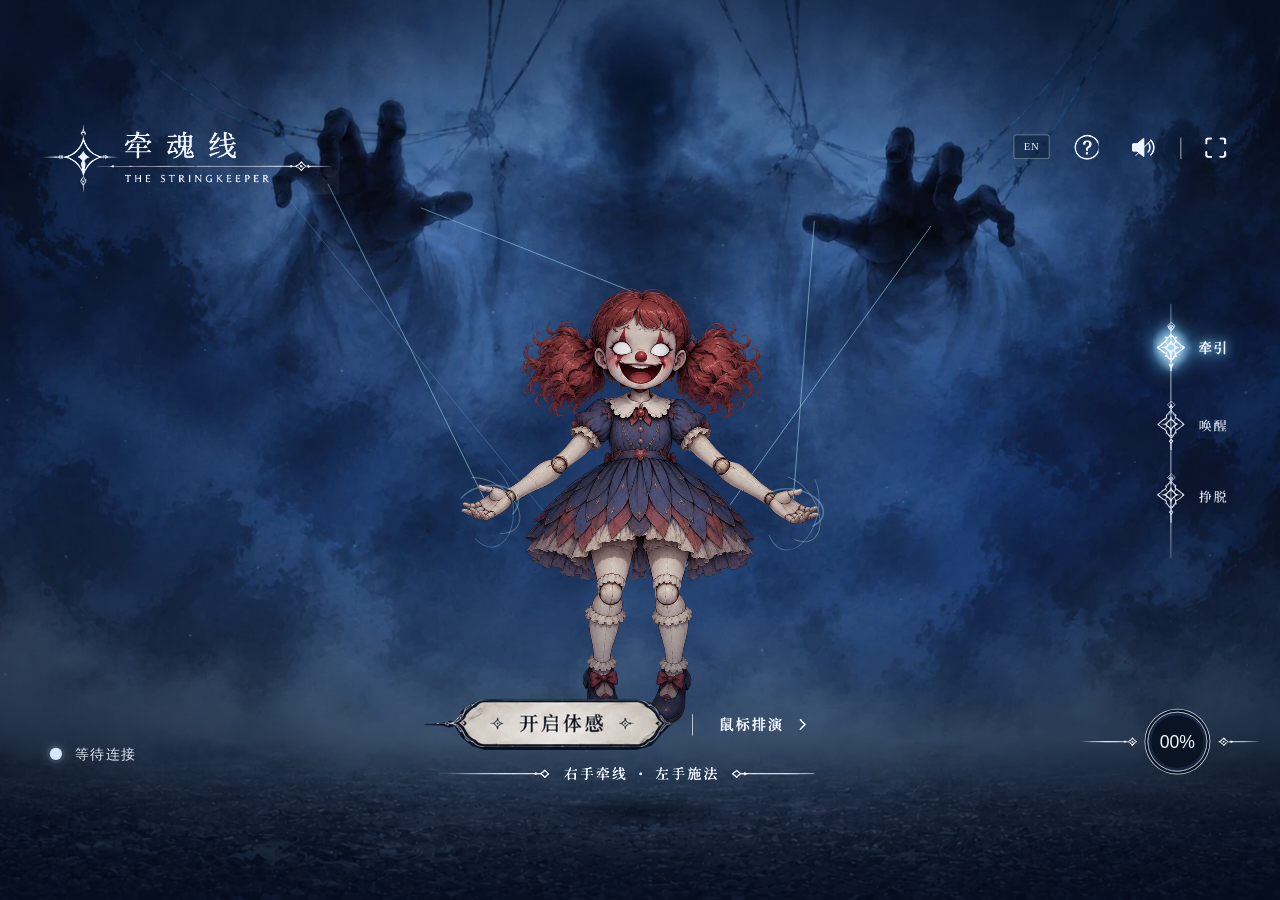
==== commit 9f4fd8ea: "Version:3.0" ====
--- a/牵魂线-摄像头修复版/index.html
+++ b/牵魂线-摄像头修复版/index.html
@@ -11,7 +11,7 @@
 </head>
 <body>
   <main id="theatre" class="theatre">
-    <canvas id="scene" tabindex="0" aria-label="蓝雾布偶场景。移动鼠标控制布偶，Q和E抬起两臂，A和D扭曲四肢，滚轮控制远近，按住空格蓄力、松开投掷。"></canvas>
+    <canvas id="scene" tabindex="0" aria-label="蓝雾布偶场景。移动鼠标控制布偶，Q和E抬起两臂，Z和C抬起两腿，A和D扭曲四肢，滚轮控制远近，按住空格蓄力、松开投掷。"></canvas>
     <div class="vignette" aria-hidden="true"></div>
     <svg width="0" height="0" aria-hidden="true" style="position:absolute"><defs><filter id="reference-ink" color-interpolation-filters="sRGB"><feColorMatrix type="luminanceToAlpha"/><feComponentTransfer result="component"><feFuncA type="linear" slope="1.8" intercept="-.28"/></feComponentTransfer><feFlood flood-color="#edf3ff"/><feComposite in2="SourceAlpha" operator="in" result="white"/><feComposite in="white" in2="component" operator="in"/></filter></defs></svg>
     <div id="referenceHud">
@@ -32,12 +32,12 @@
     <div class="loading" id="loading"><span class="loading-glyph">✧</span><p id="loadingText">正在唤醒雾中的剧场…</p></div>
     <div class="error-banner" id="errorBanner" role="alert" hidden><p id="errorText"></p><button id="dismissError" aria-label="关闭提示">×</button></div>
     <button id="showUiButton" class="show-ui" hidden>显示界面 · H</button>
-    <section class="settings" id="settings" hidden aria-label="交互调校"><div class="settings-title"><h2>牵线调校</h2><button id="closeSettings" aria-label="关闭调校">×</button></div><label>牵线灵敏度 <output id="sensitivityValue">1.0</output><input id="sensitivity" type="range" min="0.5" max="1.8" step="0.1" value="1"></label><label>爆散强度 <output id="intensityValue">70%</output><input id="intensity" type="range" min="0.2" max="1" step="0.1" value="0.7"></label><label class="check"><input id="gentle" type="checkbox"> 柔和模式（减弱闪光与震动）</label><label class="check"><input id="swapHands" type="checkbox"> 交换左右手识别</label><button class="secondary" id="calibrateButton">重新校准头部与转掌</button><p>身体坐正，双手完整入镜。校准后张开左手，顺时针转掌靠近，逆时针转掌远离。布偶的左右以画面为准。</p><p class="privacy">摄像头影像仅在本机识别，不显示、不录制、不上传。</p></section>
-    <dialog id="guide"><button id="closeGuide" class="dialog-close" aria-label="关闭玩法手记">×</button><p class="eyebrow">HOW TO HOLD A SOUL</p><h2>先牵起它，再唤醒魔法。</h2><p class="guide-lead">浓雾里的人牵着布偶，更深处的线又牵着他。你可以自由排演，也可以完成三段小仪式。</p><div class="guide-grid"><section><h3>右手 · 牵线</h3><p>移动右手掌心，带动布偶上下左右移动。弯曲大拇指，抬起布偶画面左臂；弯曲小拇指，抬起画面右臂。伸直对应手指，手臂放下。</p></section><section><h3>左手 · 施法与远近</h3><p>张开手掌并在画面内转动：顺时针靠近，逆时针远离。手指弯到半握、像捧球一样，开始蓄力；再握紧拳头，法球飞向屏幕并爆散。保持拳头不会连发。</p></section><section><h3>头部 · 扭曲</h3><p>向肩膀侧歪头，木偶四肢会连带扭转。摆正头部，关节缓缓恢复。点击“调校”可重新设置中立姿态。</p></section><section><h3>鼠标 · 自由排演</h3><p>移动鼠标牵线，按住鼠标或空格蓄力，松开投掷。Q / E 分别抬起两臂，A / D 模拟歪头，滚轮或 [ / ] 控制远近。手机可在舞台拖动并长按蓄力。</p></section></div><p class="guide-note">用浏览器打开本地网页，开启体感并允许摄像头。首次加载识别组件可能需要片刻。没有摄像头时也能完整游玩；画面里始终不会出现摄像头窗口。</p><button class="primary" id="startButton">进入雾中 <span>↗</span></button><div class="guide-tools"><button id="referenceSettings">牵线调校</button><button id="referenceReset">重新排演</button><button id="referenceImmersive">沉浸模式 · H</button></div></dialog>
+    <section class="settings" id="settings" hidden aria-label="交互调校"><div class="settings-title"><h2>牵线调校</h2><button id="closeSettings" aria-label="关闭调校">×</button></div><label>牵线灵敏度 <output id="sensitivityValue">1.0</output><input id="sensitivity" type="range" min="0.5" max="1.8" step="0.1" value="1"></label><label>爆散强度 <output id="intensityValue">70%</output><input id="intensity" type="range" min="0.2" max="1" step="0.1" value="0.7"></label><label class="check"><input id="gentle" type="checkbox"> 柔和模式（减弱闪光与震动）</label><label class="check"><input id="swapHands" type="checkbox"> 交换左右手识别</label><button class="secondary" id="calibrateButton">重新校准手指、头部与转掌</button><p>身体坐正，双手完整入镜即可操作。右手自然张掌片刻可优化手指识别。张开左手，顺时针转掌靠近，逆时针转掌远离。布偶的左右以画面为准。</p><p class="privacy">摄像头影像仅在本机识别，不显示、不录制、不上传。</p></section>
+    <dialog id="guide"><button id="closeGuide" class="dialog-close" aria-label="关闭玩法手记">×</button><p class="eyebrow">HOW TO HOLD A SOUL</p><h2>先牵起它，再唤醒魔法。</h2><p class="guide-lead">浓雾里的人牵着布偶，更深处的线又牵着他。你可以自由排演，也可以完成三段小仪式。</p><div class="guide-grid"><section><h3>右手 · 牵线</h3><p>右手完整入镜即可操作，自然张掌片刻可优化识别。移动右手掌心牵动布偶；弯曲大拇指抬起画面左臂，小拇指抬起画面右臂，食指带动画面左腿，无名指带动画面右腿。伸直对应手指，肢体缓缓放下。</p></section><section><h3>左手 · 施法与远近</h3><p>张开手掌并在画面内转动：顺时针靠近，逆时针远离。手指弯到半握、像捧球一样，开始蓄力；再握紧拳头，法球飞向屏幕并爆散。保持拳头不会连发。</p></section><section><h3>头部 · 扭曲</h3><p>向肩膀侧歪头，木偶四肢会连带扭转。摆正头部，关节缓缓恢复。点击“调校”可重新设置中立姿态。</p></section><section><h3>鼠标 · 自由排演</h3><p>移动鼠标牵线，按住鼠标或空格蓄力，松开投掷。Q / E 分别抬起两臂，Z / C 分别抬起两腿，A / D 模拟歪头，滚轮或 [ / ] 控制远近。手机可在舞台拖动并长按蓄力。</p></section></div><p class="guide-note">用浏览器打开本地网页，开启体感并允许摄像头。首次加载识别组件可能需要片刻。没有摄像头时也能完整游玩；画面里始终不会出现摄像头窗口。</p><button class="primary" id="startButton">进入雾中 <span>↗</span></button><div class="guide-tools"><button id="referenceSettings">牵线调校</button><button id="referenceReset">重新排演</button><button id="referenceImmersive">沉浸模式 · H</button></div></dialog>
     <video id="cameraVideo" autoplay playsinline muted aria-hidden="true"></video>
   </main>
-  <script src="i18n.js?v=4" defer></script>
-  <script src="script.js?v=4-sleeve-joints" defer></script>
+  <script src="i18n.js?v=6-finger-unblocked" defer></script>
+  <script src="script.js?v=7-sensitive-arms-small-legs" defer></script>
   <script src="reference-ui.js?v=4" defer></script>
 </body>
 </html>
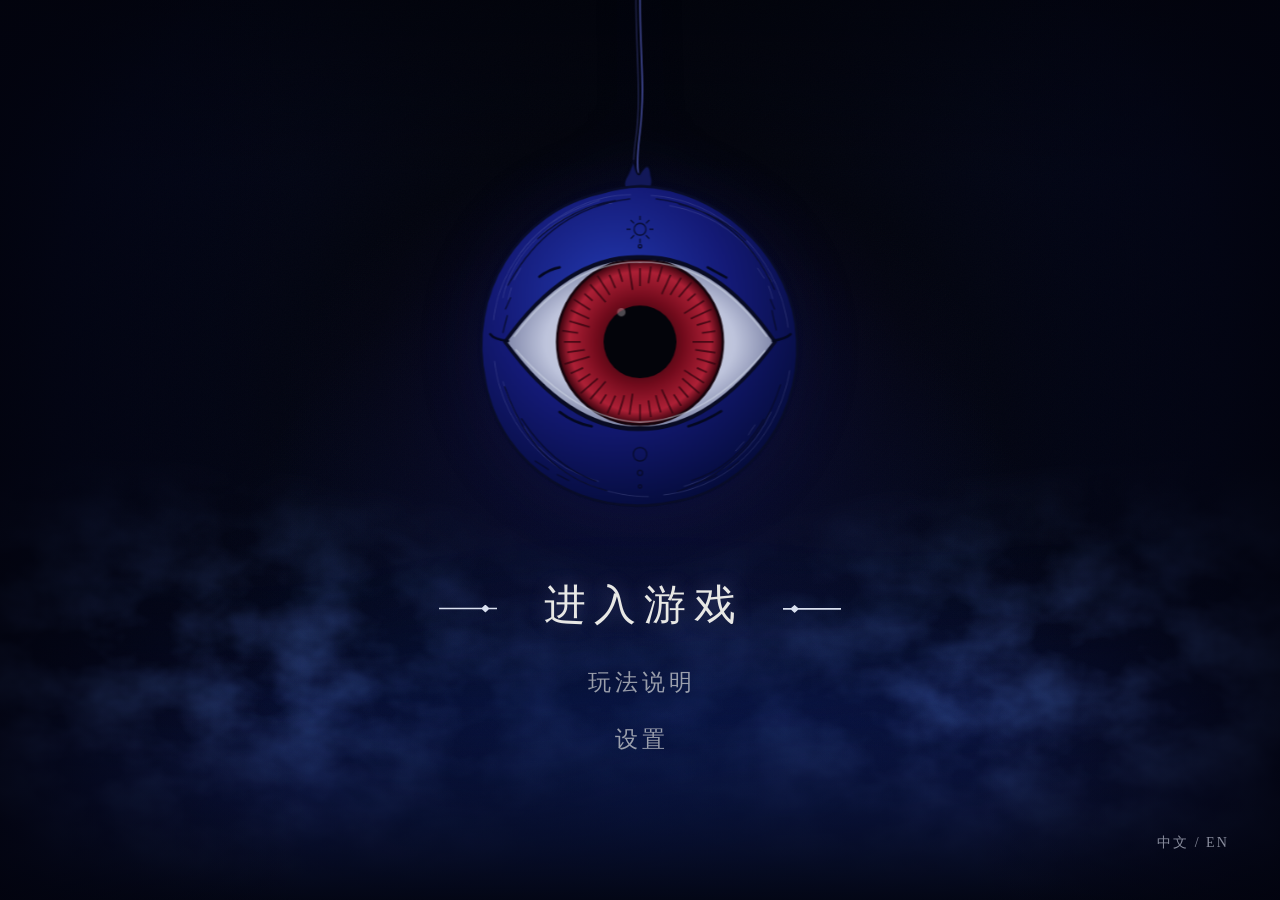
==== commit 9a6f1394: "Version:4.0" ====
--- a/牵魂线-摄像头修复版/index.html
+++ b/牵魂线-摄像头修复版/index.html
@@ -8,8 +8,9 @@
   <title>牵魂线 · 雾中的操偶者</title>
   <link rel="stylesheet" href="style.css">
   <link rel="stylesheet" href="reference-ui.css?v=4">
+  <link rel="stylesheet" href="entry-screen.css?v=1">
 </head>
-<body>
+<body class="entry-active">
   <main id="theatre" class="theatre">
     <canvas id="scene" tabindex="0" aria-label="蓝雾布偶场景。移动鼠标控制布偶，Q和E抬起两臂，Z和C抬起两腿，A和D扭曲四肢，滚轮控制远近，按住空格蓄力、松开投掷。"></canvas>
     <div class="vignette" aria-hidden="true"></div>
@@ -37,8 +38,10 @@
     <video id="cameraVideo" autoplay playsinline muted aria-hidden="true"></video>
   </main>
   <script src="i18n.js?v=6-finger-unblocked" defer></script>
-  <script src="script.js?v=7-sensitive-arms-small-legs" defer></script>
+  <script src="wood-character.js?v=1" defer></script>
+  <script src="script.js?v=8-entry-characters" defer></script>
   <script src="reference-ui.js?v=4" defer></script>
+  <script src="entry-screen.js?v=1" defer></script>
 </body>
 </html>
 
--- a/牵魂线-摄像头修复版/entry-screen.css
+++ b/牵魂线-摄像头修复版/entry-screen.css
@@ -0,0 +1,82 @@
+/* Entrance artwork is drawn in SVG; the landing contains no character imagery. */
+.entry-screen{--entry-ink:#e8e8e5;--entry-muted:#a8adc8;--gaze-x:0px;--gaze-y:0px;position:fixed;inset:0;z-index:80;overflow:hidden;isolation:isolate;background:#02030c;color:var(--entry-ink);font-family:"Songti SC","STSong","SimSun",Georgia,serif}
+.entry-screen button,.entry-game-toolbar button,.entry-dialog button{font-family:inherit}
+.entry-screen button{border:0;background:none;color:inherit}
+.entry-screen button:hover{background:none;color:#fff}
+.entry-screen button:focus-visible,.entry-game-toolbar button:focus-visible{outline:1px solid #bac8ea;outline-offset:9px;border-radius:1px}
+.entry-atmosphere{position:absolute;inset:0;z-index:-1;overflow:hidden;background:radial-gradient(ellipse at 50% 39%,#030311 0,#02040e 29%,#03071c 65%,#01030d 100%)}
+.entry-glow{position:absolute;inset:0;background:radial-gradient(ellipse at 50% 47%,#17104866,transparent 40%),radial-gradient(ellipse at 50% 91%,#09206d70,transparent 52%)}
+.entry-fog{position:absolute;left:-22%;right:-22%;top:43%;bottom:-25%;opacity:.55;pointer-events:none;background:radial-gradient(ellipse at 20% 65%,#182b9a 0,transparent 32%),radial-gradient(ellipse at 80% 60%,#192d9d 0,transparent 35%),radial-gradient(ellipse at 50% 80%,#0f2678 0,transparent 45%);animation:entry-fog-drift 30s ease-in-out infinite alternate}
+.entry-cloud-texture{position:absolute;left:-9%;top:43%;width:118%;height:62%;opacity:.5;mix-blend-mode:screen;mask-image:radial-gradient(ellipse 48% 47% at 12% 55%,#000 20%,transparent 90%),radial-gradient(ellipse 48% 47% at 88% 55%,#000 20%,transparent 90%);animation:entry-cloud-drift 32s ease-in-out infinite alternate;pointer-events:none}
+.entry-fog-back{filter:blur(42px);opacity:.45;transform:scale(1.15);animation-duration:40s;animation-direction:alternate-reverse}
+.entry-fog-front{background:radial-gradient(ellipse at 17% 53%,#101d6270 0,transparent 17%),radial-gradient(ellipse at 22% 72%,#1b32977c 0,transparent 25%),radial-gradient(ellipse at 88% 67%,#21329088 0,transparent 23%),radial-gradient(ellipse at 58% 85%,#16308d8a 0,transparent 32%);filter:blur(20px);mix-blend-mode:screen;opacity:.65}
+.entry-grain{position:absolute;inset:0;opacity:.035;background-image:url("data:image/svg+xml,%3Csvg xmlns='http://www.w3.org/2000/svg' width='180' height='180'%3E%3Cfilter id='n'%3E%3CfeTurbulence type='fractalNoise' baseFrequency='.75' numOctaves='3' stitchTiles='stitch'/%3E%3C/filter%3E%3Cpath fill='%23fff' filter='url(%23n)' opacity='.55' d='M0 0h180v180H0z'/%3E%3C/svg%3E");pointer-events:none}
+.entry-vignette{position:absolute;inset:0;background:linear-gradient(90deg,#02030ed9,transparent 24%,transparent 76%,#02030ed9),linear-gradient(0deg,#02040ee8,transparent 22%,transparent 80%,#0007);z-index:2}
+.entry-eye-wrap{position:absolute;left:50%;top:0;width:min(47vh,470px);height:auto;transform:translateX(-50%);transform-origin:50% 59%;transition:opacity .5s,filter .6s;will-change:transform}
+.entry-eye-svg{display:block;width:100%;height:auto;overflow:visible;filter:drop-shadow(0 0 30px #0e167135)}
+.entry-eye-talisman{transform-origin:250px 218px;animation:entry-eye-sway 8s ease-in-out infinite}
+.entry-eye-gaze{transform:translate(var(--gaze-x),var(--gaze-y));transition:transform .7s ease-out}
+.entry-eye-halo{animation:entry-eye-breathe 6s ease-in-out infinite}
+.entry-upper-lid{transform:translateY(-116px);transform-origin:250px 303px;animation:entry-blink-upper 11s ease-in-out 3s infinite}
+.entry-lower-lid{transform:translateY(116px);transform-origin:250px 505px;animation:entry-blink-lower 11s ease-in-out 3s infinite}
+.entry-menu{position:absolute;left:50%;top:73.5%;transform:translate(-50%,-50%);display:flex;align-items:center;flex-direction:column;gap:20px;width:min(600px,90%);text-align:center}
+.entry-enter{position:relative;min-width:300px;padding:10px 30px!important;font-size:clamp(26px,3.25vw,44px);font-weight:400;letter-spacing:.2em;text-indent:.2em;text-shadow:0 0 20px #b5c0ff44;transition:color .25s,text-shadow .25s,transform .25s;line-height:1.4;white-space:nowrap}
+.entry-enter:before,.entry-enter:after{content:"";position:absolute;top:50%;width:58px;height:8px;background:linear-gradient(90deg,transparent,#d9e0ef 72%,transparent 74%) 0 50%/100% 1px no-repeat}
+.entry-enter:before{right:100%;margin-right:-7px}.entry-enter:after{left:100%;margin-left:-7px;transform:rotate(180deg)}
+.entry-enter:after,.entry-enter:before{clip-path:polygon(0 40%,74% 40%,80% 0,86% 40%,100% 40%,100% 60%,86% 60%,80% 100%,74% 60%,0 60%);background-color:#d9e0ef}
+.entry-enter:hover{transform:translateY(-2px);text-shadow:0 0 25px #cbd0ff88}.entry-enter:disabled{cursor:wait;opacity:.5}
+.entry-menu-link{font-size:clamp(18px,1.8vw,26px);letter-spacing:.18em;text-indent:.18em;padding:3px 18px;opacity:.65;transition:opacity .2s,text-shadow .2s}
+.entry-menu-link:hover{opacity:1;text-shadow:0 0 14px #b1bcff55}
+.entry-load-status{font:11px/1.6 "Microsoft YaHei",sans-serif;letter-spacing:2px;margin:0;min-height:18px;color:#abb7d4;position:absolute;top:calc(100% + 16px);width:100%}
+.entry-language{position:absolute;right:3.3%;bottom:4.3%;font:14px Georgia,"SimSun",serif!important;letter-spacing:2px;padding:9px!important;color:#b5b9c9!important;opacity:.75;transition:opacity .2s}
+.entry-language:hover{opacity:1}
+.entry-role-screen{position:absolute;inset:0;display:flex;flex-direction:column;align-items:center;justify-content:center;padding:55px 25px 34px;animation:entry-content-appear .5s ease both}
+.is-choosing .entry-eye-wrap{opacity:.07;filter:blur(4px);pointer-events:none}
+.is-choosing .entry-atmosphere{background:radial-gradient(ellipse at 50% 50%,#101c35 0,#050918 65%,#02040d 100%)}
+.entry-back{position:absolute;left:4.5%;top:5%;font-size:15px;letter-spacing:2px;padding:10px!important;opacity:.7}
+.entry-back span:first-child{display:inline-block;margin-right:9px;font:20px Georgia,serif}.entry-back:hover{opacity:1}
+.entry-role-heading{text-align:center;margin:0 0 24px}.entry-small-ornament{font:16px Georgia,serif;color:#889bbc;display:block;margin-bottom:11px}.entry-role-heading h2{font-weight:400;font-size:30px;letter-spacing:.15em;text-indent:.15em;margin:0 0 12px}.entry-role-heading p{font:12px/1.7 "Microsoft YaHei",sans-serif;letter-spacing:2px;color:#8595b0;margin:0}
+.entry-role-grid{display:grid;grid-template-columns:repeat(2,minmax(0,245px));gap:28px;max-width:100%;width:518px}
+.entry-role-card{position:relative;isolation:isolate;display:flex;flex-direction:column;align-items:center;border:1px solid #657a9b4a!important;background:linear-gradient(160deg,#263a5514,#080f1c88)!important;padding:13px 15px 18px!important;transition:border-color .25s,background .25s,transform .25s,box-shadow .25s;overflow:hidden;text-align:center}
+.entry-role-card:before{content:"";position:absolute;z-index:-1;inset:0;background:radial-gradient(ellipse at 50% 49%,#6f9ac211,transparent 64%);transition:opacity .25s;opacity:0}
+.entry-role-card:hover{border-color:#a4b7d184!important;transform:translateY(-3px)}
+.entry-role-card.is-selected{border-color:#aec8dfb8!important;background:linear-gradient(160deg,#31495c36,#10233d50)!important;box-shadow:0 0 0 3px #8da2be0c,inset 0 0 45px #93c5df07,0 16px 50px #0002}
+.entry-role-card.is-selected:before{opacity:1}
+.entry-role-portrait{position:relative;display:flex;width:100%;height:min(31vh,295px);min-height:190px;align-items:center;justify-content:center;margin-bottom:10px}
+.entry-role-portrait:before{content:"";position:absolute;left:0;right:0;bottom:5%;height:18%;background:radial-gradient(ellipse,#8bbcdc20,transparent 66%);filter:blur(14px)}
+.entry-role-portrait img{display:block;width:100%;height:100%;object-fit:contain;filter:drop-shadow(0 6px 20px #0007);transition:transform .5s}
+.entry-role-card:hover img{transform:translateY(-4px)}.entry-role-name{display:block;font-size:21px;letter-spacing:3px;margin:6px 0 8px}.entry-role-desc{display:block;font:10px/1.6 "Microsoft YaHei",sans-serif;color:#8e9fb8;letter-spacing:.8px;white-space:nowrap}.entry-selected{display:block;margin-top:17px;font:11px/1.5 "Microsoft YaHei",sans-serif;letter-spacing:2px;color:#c0d7e9;opacity:0;transition:opacity .25s}.entry-selected>span:first-child{font-size:13px;margin-right:5px}.entry-role-card.is-selected .entry-selected{opacity:1}
+.entry-no-portrait .entry-role-portrait:after{content:"◇";font:72px Georgia,serif;color:#536887}
+.entry-role-confirm{position:relative;margin-top:24px;padding:12px 44px!important;min-width:190px;border:1px solid #a4b5cf80!important;color:#e1e5ed!important;letter-spacing:3px;font-size:18px;background:#b2bfd309!important;transition:background .2s,box-shadow .2s}
+.entry-role-confirm:hover{background:#b2bfd31c!important;box-shadow:0 0 30px #afc6e00c}.entry-role-confirm:before,.entry-role-confirm:after{content:"◇";position:absolute;top:50%;font:11px Georgia,serif;transform:translateY(-50%);color:#a2b2c8}.entry-role-confirm:before{left:14px}.entry-role-confirm:after{right:14px}
+.entry-role-hint{font:10px/1.7 "Microsoft YaHei",sans-serif;color:#71839f;letter-spacing:1px;text-align:center;margin:15px 0 0}.entry-role-status{position:absolute;bottom:15px;font:11px/1.5 "Microsoft YaHei",sans-serif;color:#bfacb5;letter-spacing:1px;margin:0}
+.entry-skip{position:absolute;right:4%;top:5%;padding:10px 14px!important;font:12px "Microsoft YaHei",sans-serif!important;letter-spacing:2px;border:1px solid #a0b3cd44!important;color:#b3c2d7!important;z-index:3;background:#03081155!important;animation:entry-content-appear .5s ease both}
+.entry-intro-caption{position:absolute;left:0;right:0;bottom:12%;text-align:center;color:#b9c9e0;font-size:14px;letter-spacing:5px;opacity:0;pointer-events:none;transform:translateY(8px);margin:0}
+.is-intro .entry-eye-wrap{opacity:1;filter:none}.is-intro .entry-eye-talisman{animation:none}.is-intro .entry-eye-gaze{transform:none}.is-intro .entry-upper-lid{animation:none;transform:translateY(-46px)}.is-intro .entry-lower-lid{animation:none;transform:translateY(46px)}
+.is-opening .entry-eye-wrap{animation:entry-aperture-journey 3.6s cubic-bezier(.56,.05,.44,1) both}.is-opening .entry-eye-ball{animation:entry-eye-awaken 1.1s ease both}.is-opening .entry-upper-lid{animation:entry-lid-awaken-upper .95s ease both}.is-opening .entry-lower-lid{animation:entry-lid-awaken-lower .95s ease both}.is-opening .entry-pupil{transform-origin:250px 404px;animation:entry-pupil-open 3.5s ease-in both}.is-opening .entry-eye-halo{animation:entry-awaken-halo 2.6s ease both}.is-opening .entry-intro-caption{animation:entry-intro-caption 2.2s .2s ease both}.is-opening{animation:entry-stage-reveal 3.6s linear both}.is-opening .entry-fog-front{animation:entry-fog-rush 3.6s ease both}
+.is-opening.is-gentle{animation:entry-gentle-reveal .35s ease both!important}.is-opening.is-gentle .entry-eye-wrap,.is-opening.is-gentle .entry-eye-ball,.is-opening.is-gentle .entry-pupil,.is-opening.is-gentle .entry-eye-halo,.is-opening.is-gentle .entry-upper-lid,.is-opening.is-gentle .entry-lower-lid,.is-opening.is-gentle .entry-fog-front{animation:none!important}.is-opening.is-gentle .entry-intro-caption{display:none}
+.entry-game-toolbar{position:fixed;left:50%;top:20px;transform:translateX(-50%);z-index:24;display:flex;gap:14px;align-items:center;padding:7px 13px;background:#030a16aa;border:1px solid #9daeca24;backdrop-filter:blur(8px);border-radius:2px;font:11px "Microsoft YaHei",sans-serif;color:#b6c7dc}
+.entry-game-toolbar button{display:flex;align-items:center;gap:7px;color:inherit;font-size:11px;padding:4px 2px;background:none;white-space:nowrap}.entry-game-toolbar button>span:first-child{font:16px Georgia,serif}.entry-game-toolbar button:hover{color:#fff}.entry-game-toolbar i{width:1px;height:13px;background:#a0b3ca44}
+.entry-dialog{z-index:100;width:min(590px,calc(100% - 36px));max-height:86svh;margin:auto;padding:38px 40px 32px;border:1px solid #8b9fb84a;background:linear-gradient(160deg,#101a2bf5,#071121fa);box-shadow:0 20px 120px #000a;backdrop-filter:blur(18px);color:#d4deed;border-radius:2px;scrollbar-width:thin;scrollbar-color:#6b7d9655 transparent;font:12px "Microsoft YaHei",sans-serif}
+.entry-dialog::backdrop{background:#000819bd;backdrop-filter:blur(7px)}.entry-dialog-close{position:absolute;right:12px;top:8px;padding:6px 9px;font:27px Georgia,serif!important;color:#8396b0;background:none}.entry-dialog-symbol{text-align:center;color:#91a9c6;font:20px Georgia,serif;margin:0 0 15px}.entry-dialog h2{font:25px "Songti SC","SimSun",Georgia,serif;text-align:center;letter-spacing:3px;margin:0 0 15px;color:#e1e6ed}.entry-dialog-lead{font-size:11px!important;text-align:center;line-height:1.9!important;letter-spacing:1px;color:#94a5bf!important;margin-bottom:23px}.entry-guide-list{border-top:1px solid #758ca02b;padding-top:5px}.entry-guide-list section{padding:8px 0 5px}.entry-guide-list h3{font:16px "Songti SC","SimSun",Georgia,serif;letter-spacing:2px;color:#bdcde0;margin:13px 0 7px}.entry-guide-list p,.entry-privacy{font-size:11px!important;color:#97a9c0!important;line-height:1.9!important;margin:0}.entry-privacy{margin-top:22px!important;border-top:1px solid #758ca02b;padding-top:15px;font-size:10px!important;color:#748ba6!important}.entry-settings-fields>label{display:block;margin:23px 0;font-size:12px;letter-spacing:1px}.entry-settings-fields output{float:right;color:#a1c5e1;font:12px Georgia,serif}.entry-settings-fields input[type=range]{display:block;margin:15px 0 0;width:100%;accent-color:#b4c9df;cursor:pointer;height:5px}.entry-settings-fields .entry-check{display:flex;align-items:center;gap:12px;line-height:1.5}.entry-settings-fields input[type=checkbox]{width:15px;height:15px;accent-color:#a8bfdc;cursor:pointer;margin:0}.entry-check small{display:block;font-size:10px;color:#7187a1;margin-top:5px;letter-spacing:.5px}
+@keyframes entry-eye-sway{0%,100%{transform:rotate(-1.2deg)}50%{transform:rotate(1.2deg)}}
+@keyframes entry-eye-breathe{0%,100%{opacity:.16}50%{opacity:.32}}
+@keyframes entry-fog-drift{0%{transform:translateX(-3%) translateY(2%) scale(1.05)}100%{transform:translateX(4%) translateY(-2%) scale(1.1)}}
+@keyframes entry-cloud-drift{from{transform:translateX(-2%) scale(1.02)}to{transform:translateX(2%) scale(1.05)}}
+@keyframes entry-blink-upper{0%,2%,6%,100%{transform:translateY(-116px)}3.5%,4%{transform:translateY(0)}}
+@keyframes entry-blink-lower{0%,2%,6%,100%{transform:translateY(116px)}3.5%,4%{transform:translateY(0)}}
+@keyframes entry-content-appear{from{opacity:0;transform:translateY(8px)}to{opacity:1;transform:translateY(0)}}
+@keyframes entry-lid-awaken-upper{from{transform:translateY(-46px)}to{transform:translateY(-116px)}}
+@keyframes entry-lid-awaken-lower{from{transform:translateY(46px)}to{transform:translateY(116px)}}
+@keyframes entry-eye-awaken{from{filter:brightness(.6)}to{filter:brightness(1.15)}}
+@keyframes entry-aperture-journey{0%{transform:translateX(-50%) scale(1)}28%{transform:translateX(-50%) scale(1.06)}47%{transform:translateX(-50%) scale(1.03)}83%,100%{transform:translateX(-50%) scale(16)}}
+@keyframes entry-pupil-open{0%,30%{transform:scale(.85)}45%{transform:scale(1.08)}78%,100%{transform:scale(2.9)}}
+@keyframes entry-awaken-halo{0%{opacity:.1}45%{opacity:.7}100%{opacity:.05}}
+@keyframes entry-intro-caption{0%{opacity:0;transform:translateY(8px)}25%,62%{opacity:.8;transform:translateY(0)}100%{opacity:0;transform:translateY(0)}}
+@keyframes entry-stage-reveal{0%,70%{opacity:1}100%{opacity:0}}
+@keyframes entry-fog-rush{0%{transform:scale(1);opacity:.65}65%{transform:scale(1.45);opacity:.8}100%{transform:scale(2);opacity:0}}
+@keyframes entry-gentle-reveal{from{opacity:1}to{opacity:0}}
+@media(max-height:740px) and (min-width:651px){.entry-eye-wrap{width:43vh}.entry-menu{top:78%;gap:10px}.entry-enter{font-size:32px}.entry-menu-link{font-size:20px}.entry-role-screen{padding:36px 25px 25px}.entry-role-heading{margin-bottom:16px}.entry-role-heading h2{font-size:25px;margin-bottom:8px}.entry-small-ornament{margin-bottom:6px}.entry-role-portrait{height:27vh;min-height:135px}.entry-role-card{padding-bottom:12px!important}.entry-selected{margin-top:10px}.entry-role-confirm{margin-top:17px}.entry-role-hint{margin-top:11px}}
+@media(max-width:650px){.entry-eye-wrap{width:min(82vw,42vh);top:3vh}.entry-menu{top:74%;gap:20px}.entry-enter{font-size:30px;min-width:230px;padding:8px 19px!important}.entry-enter:before,.entry-enter:after{width:40px}.entry-menu-link{font-size:20px}.entry-language{font-size:12px!important;bottom:3%;right:4%}.entry-role-screen{padding:72px 22px 52px;justify-content:center}.entry-back{top:3%;left:4%;font-size:13px}.entry-role-heading{margin-bottom:22px}.entry-role-heading h2{font-size:25px}.entry-role-heading p{font-size:10px}.entry-role-grid{gap:14px;width:100%;max-width:440px}.entry-role-card{padding:10px 8px 14px!important}.entry-role-portrait{height:27vh;min-height:130px;margin-bottom:6px}.entry-role-name{font-size:17px;letter-spacing:1px;margin-top:5px}.entry-role-desc{font-size:8px;letter-spacing:0;white-space:normal;max-width:130px;min-height:25px}.entry-selected{font-size:9px;margin-top:10px;letter-spacing:1px}.entry-role-confirm{font-size:17px;margin-top:26px}.entry-role-hint{font-size:9px;width:90%;line-height:1.9;max-width:300px}.entry-role-status{bottom:21px;max-width:90%;text-align:center}.entry-game-toolbar{top:8px;gap:10px;padding:4px 10px}.entry-game-toolbar button{font-size:9px;gap:5px}.entry-game-toolbar button>span:first-child{font-size:13px}.entry-dialog{padding:34px 25px 25px}.entry-dialog h2{font-size:23px}.entry-skip{top:3%;right:4%;font-size:10px!important}.entry-intro-caption{font-size:12px}}
+@media(max-width:650px) and (max-height:670px){.entry-eye-wrap{width:38vh}.entry-menu{top:76%;gap:12px}.entry-role-screen{padding-top:40px;padding-bottom:30px}.entry-role-heading{margin-bottom:12px}.entry-role-heading h2{font-size:22px}.entry-small-ornament{display:none}.entry-role-portrait{height:23vh;min-height:105px}.entry-role-confirm{margin-top:17px}.entry-role-hint{margin-top:10px}.entry-role-name{font-size:16px}.entry-selected{margin-top:6px}}
+@media(prefers-reduced-motion:reduce){.entry-eye-talisman,.entry-eye-halo,.entry-upper-lid,.entry-lower-lid,.entry-fog,.entry-cloud-texture,.entry-role-screen{animation:none!important}.entry-eye-gaze,.entry-eye-wrap,.entry-role-card,.entry-role-portrait img{transition:none!important}.is-opening{animation:entry-reduced-reveal .35s ease both!important}.is-opening .entry-eye-wrap,.is-opening .entry-eye-ball,.is-opening .entry-pupil,.is-opening .entry-intro-caption,.is-opening .entry-fog-front{animation:none!important}.entry-intro-caption{display:none}@keyframes entry-reduced-reveal{from{opacity:1}to{opacity:0}}}
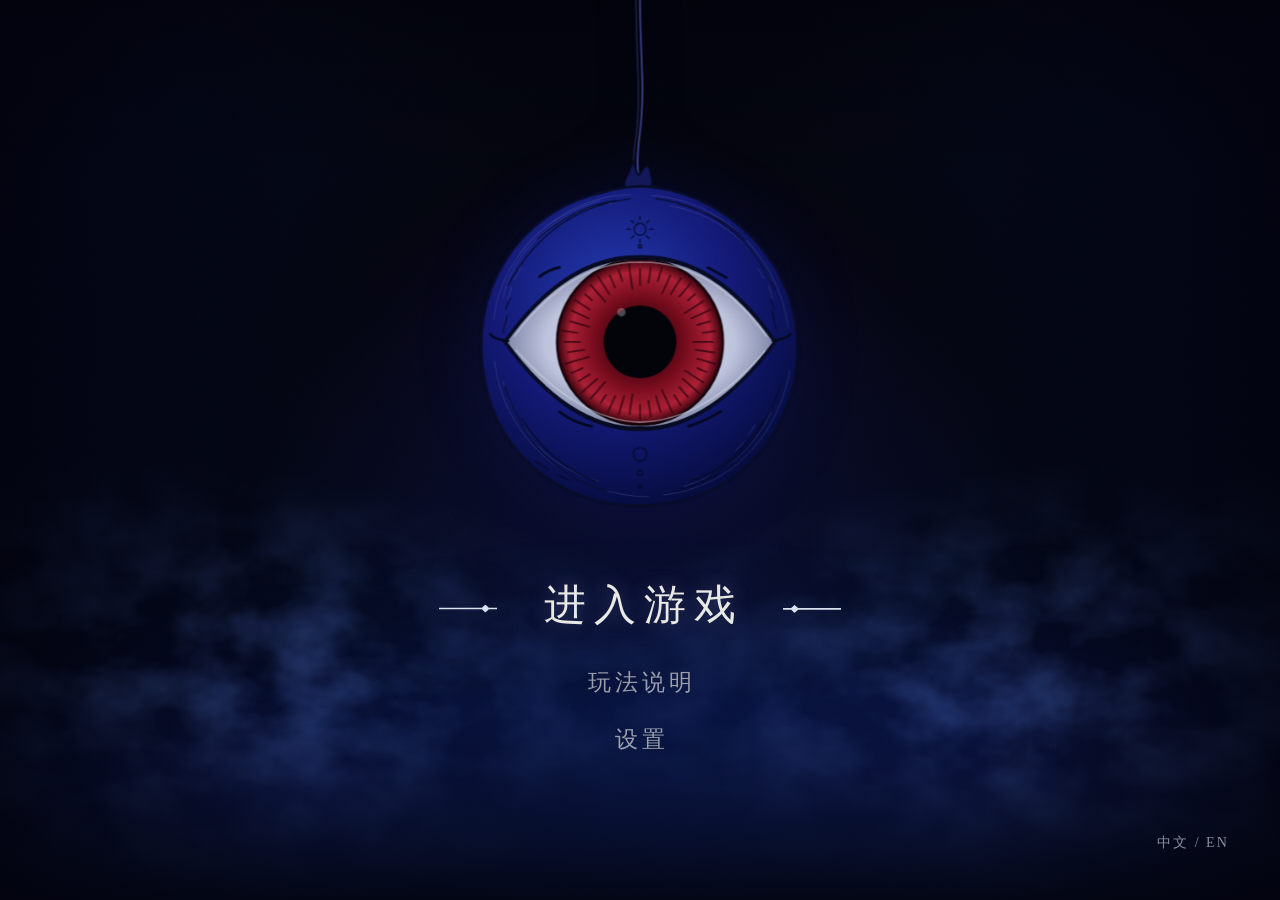
==== commit 10b3ba64: "Version:5.0" ====
--- a/牵魂线-摄像头修复版/index.html
+++ b/牵魂线-摄像头修复版/index.html
@@ -8,7 +8,7 @@
   <title>牵魂线 · 雾中的操偶者</title>
   <link rel="stylesheet" href="style.css">
   <link rel="stylesheet" href="reference-ui.css?v=4">
-  <link rel="stylesheet" href="entry-screen.css?v=1">
+  <link rel="stylesheet" href="entry-screen.css?v=2-eye-animation">
 </head>
 <body class="entry-active">
   <main id="theatre" class="theatre">
@@ -41,7 +41,7 @@
   <script src="wood-character.js?v=1" defer></script>
   <script src="script.js?v=8-entry-characters" defer></script>
   <script src="reference-ui.js?v=4" defer></script>
-  <script src="entry-screen.js?v=1" defer></script>
+  <script src="entry-screen.js?v=2-eye-animation" defer></script>
 </body>
 </html>
 
--- a/牵魂线-摄像头修复版/entry-screen.css
+++ b/牵魂线-摄像头修复版/entry-screen.css
@@ -14,6 +14,8 @@
 .entry-vignette{position:absolute;inset:0;background:linear-gradient(90deg,#02030ed9,transparent 24%,transparent 76%,#02030ed9),linear-gradient(0deg,#02040ee8,transparent 22%,transparent 80%,#0007);z-index:2}
 .entry-eye-wrap{position:absolute;left:50%;top:0;width:min(47vh,470px);height:auto;transform:translateX(-50%);transform-origin:50% 59%;transition:opacity .5s,filter .6s;will-change:transform}
 .entry-eye-svg{display:block;width:100%;height:auto;overflow:visible;filter:drop-shadow(0 0 30px #0e167135)}
+.entry-pendulum{transform-origin:250px -40px}
+.entry-closed-seam{opacity:0;pointer-events:none}
 .entry-eye-talisman{transform-origin:250px 218px;animation:entry-eye-sway 8s ease-in-out infinite}
 .entry-eye-gaze{transform:translate(var(--gaze-x),var(--gaze-y));transition:transform .7s ease-out}
 .entry-eye-halo{animation:entry-eye-breathe 6s ease-in-out infinite}
@@ -52,9 +54,29 @@
 .entry-role-hint{font:10px/1.7 "Microsoft YaHei",sans-serif;color:#71839f;letter-spacing:1px;text-align:center;margin:15px 0 0}.entry-role-status{position:absolute;bottom:15px;font:11px/1.5 "Microsoft YaHei",sans-serif;color:#bfacb5;letter-spacing:1px;margin:0}
 .entry-skip{position:absolute;right:4%;top:5%;padding:10px 14px!important;font:12px "Microsoft YaHei",sans-serif!important;letter-spacing:2px;border:1px solid #a0b3cd44!important;color:#b3c2d7!important;z-index:3;background:#03081155!important;animation:entry-content-appear .5s ease both}
 .entry-intro-caption{position:absolute;left:0;right:0;bottom:12%;text-align:center;color:#b9c9e0;font-size:14px;letter-spacing:5px;opacity:0;pointer-events:none;transform:translateY(8px);margin:0}
-.is-intro .entry-eye-wrap{opacity:1;filter:none}.is-intro .entry-eye-talisman{animation:none}.is-intro .entry-eye-gaze{transform:none}.is-intro .entry-upper-lid{animation:none;transform:translateY(-46px)}.is-intro .entry-lower-lid{animation:none;transform:translateY(46px)}
-.is-opening .entry-eye-wrap{animation:entry-aperture-journey 3.6s cubic-bezier(.56,.05,.44,1) both}.is-opening .entry-eye-ball{animation:entry-eye-awaken 1.1s ease both}.is-opening .entry-upper-lid{animation:entry-lid-awaken-upper .95s ease both}.is-opening .entry-lower-lid{animation:entry-lid-awaken-lower .95s ease both}.is-opening .entry-pupil{transform-origin:250px 404px;animation:entry-pupil-open 3.5s ease-in both}.is-opening .entry-eye-halo{animation:entry-awaken-halo 2.6s ease both}.is-opening .entry-intro-caption{animation:entry-intro-caption 2.2s .2s ease both}.is-opening{animation:entry-stage-reveal 3.6s linear both}.is-opening .entry-fog-front{animation:entry-fog-rush 3.6s ease both}
-.is-opening.is-gentle{animation:entry-gentle-reveal .35s ease both!important}.is-opening.is-gentle .entry-eye-wrap,.is-opening.is-gentle .entry-eye-ball,.is-opening.is-gentle .entry-pupil,.is-opening.is-gentle .entry-eye-halo,.is-opening.is-gentle .entry-upper-lid,.is-opening.is-gentle .entry-lower-lid,.is-opening.is-gentle .entry-fog-front{animation:none!important}.is-opening.is-gentle .entry-intro-caption{display:none}
+/* One timeline: closed-eye pendulum, settle, open, then travel into the pupil. */
+.is-intro .entry-eye-wrap{opacity:1;filter:none;top:50%;width:min(45vh,470px);transform:translate(-50%,-59.4118%);transform-origin:50% 59.4118%;transition:none}
+.is-intro .entry-eye-talisman{animation:none}
+.is-intro .entry-eye-gaze{transform:none;transition:none}
+.is-intro .entry-upper-lid,.is-intro .entry-lower-lid{animation:none;transform:translateY(0)}
+.is-intro .entry-eye-outline,.is-intro .entry-open-contour{opacity:0}
+.is-intro .entry-closed-seam{opacity:1}
+.is-intro .entry-intro-caption{display:none}
+.is-intro .entry-atmosphere{background:radial-gradient(ellipse at 50% 32%,#010108 18%,#050322 63%,#120b4c 100%)}
+.is-intro .entry-fog,.is-intro .entry-cloud-texture{opacity:.12}
+.is-opening .entry-pendulum{animation:entry-pendulum-arrive var(--entry-intro-duration) linear both}
+.is-opening .entry-eye-wrap{animation:entry-aperture-journey var(--entry-intro-duration) linear both}
+.is-opening .entry-eye-ball{animation:entry-eye-awaken var(--entry-intro-duration) linear both}
+.is-opening .entry-upper-lid{animation:entry-lid-awaken-upper var(--entry-intro-duration) linear both}
+.is-opening .entry-lower-lid{animation:entry-lid-awaken-lower var(--entry-intro-duration) linear both}
+.is-opening .entry-closed-seam{animation:entry-seam-open var(--entry-intro-duration) linear both}
+.is-opening .entry-eye-outline,.is-opening .entry-open-contour{animation:entry-contour-open var(--entry-intro-duration) linear both}
+.is-opening .entry-pupil{transform-origin:250px 404px;animation:entry-pupil-open var(--entry-intro-duration) linear both}
+.is-opening .entry-eye-halo{animation:entry-awaken-halo var(--entry-intro-duration) linear both}
+.is-opening{animation:entry-stage-reveal var(--entry-intro-duration) linear both}
+.is-opening .entry-fog-front{animation:entry-fog-rush var(--entry-intro-duration) linear both}
+.is-opening.is-gentle{animation:entry-gentle-reveal .35s ease both!important}
+.is-opening.is-gentle .entry-eye-wrap,.is-opening.is-gentle .entry-pendulum,.is-opening.is-gentle .entry-eye-ball,.is-opening.is-gentle .entry-pupil,.is-opening.is-gentle .entry-eye-halo,.is-opening.is-gentle .entry-upper-lid,.is-opening.is-gentle .entry-lower-lid,.is-opening.is-gentle .entry-fog-front,.is-opening.is-gentle .entry-closed-seam,.is-opening.is-gentle .entry-open-contour,.is-opening.is-gentle .entry-eye-outline{animation:none!important}
 .entry-game-toolbar{position:fixed;left:50%;top:20px;transform:translateX(-50%);z-index:24;display:flex;gap:14px;align-items:center;padding:7px 13px;background:#030a16aa;border:1px solid #9daeca24;backdrop-filter:blur(8px);border-radius:2px;font:11px "Microsoft YaHei",sans-serif;color:#b6c7dc}
 .entry-game-toolbar button{display:flex;align-items:center;gap:7px;color:inherit;font-size:11px;padding:4px 2px;background:none;white-space:nowrap}.entry-game-toolbar button>span:first-child{font:16px Georgia,serif}.entry-game-toolbar button:hover{color:#fff}.entry-game-toolbar i{width:1px;height:13px;background:#a0b3ca44}
 .entry-dialog{z-index:100;width:min(590px,calc(100% - 36px));max-height:86svh;margin:auto;padding:38px 40px 32px;border:1px solid #8b9fb84a;background:linear-gradient(160deg,#101a2bf5,#071121fa);box-shadow:0 20px 120px #000a;backdrop-filter:blur(18px);color:#d4deed;border-radius:2px;scrollbar-width:thin;scrollbar-color:#6b7d9655 transparent;font:12px "Microsoft YaHei",sans-serif}
@@ -66,17 +88,30 @@
 @keyframes entry-blink-upper{0%,2%,6%,100%{transform:translateY(-116px)}3.5%,4%{transform:translateY(0)}}
 @keyframes entry-blink-lower{0%,2%,6%,100%{transform:translateY(116px)}3.5%,4%{transform:translateY(0)}}
 @keyframes entry-content-appear{from{opacity:0;transform:translateY(8px)}to{opacity:1;transform:translateY(0)}}
-@keyframes entry-lid-awaken-upper{from{transform:translateY(-46px)}to{transform:translateY(-116px)}}
-@keyframes entry-lid-awaken-lower{from{transform:translateY(46px)}to{transform:translateY(116px)}}
-@keyframes entry-eye-awaken{from{filter:brightness(.6)}to{filter:brightness(1.15)}}
-@keyframes entry-aperture-journey{0%{transform:translateX(-50%) scale(1)}28%{transform:translateX(-50%) scale(1.06)}47%{transform:translateX(-50%) scale(1.03)}83%,100%{transform:translateX(-50%) scale(16)}}
-@keyframes entry-pupil-open{0%,30%{transform:scale(.85)}45%{transform:scale(1.08)}78%,100%{transform:scale(2.9)}}
-@keyframes entry-awaken-halo{0%{opacity:.1}45%{opacity:.7}100%{opacity:.05}}
-@keyframes entry-intro-caption{0%{opacity:0;transform:translateY(8px)}25%,62%{opacity:.8;transform:translateY(0)}100%{opacity:0;transform:translateY(0)}}
-@keyframes entry-stage-reveal{0%,70%{opacity:1}100%{opacity:0}}
-@keyframes entry-fog-rush{0%{transform:scale(1);opacity:.65}65%{transform:scale(1.45);opacity:.8}100%{transform:scale(2);opacity:0}}
+/* Alternating peaks diminish before the lids open; the cord shares the pivot. */
+@keyframes entry-pendulum-arrive{
+  0%{transform:rotate(-23deg);animation-timing-function:cubic-bezier(.36,0,.64,1)}
+  12%{transform:rotate(17deg);animation-timing-function:cubic-bezier(.36,0,.64,1)}
+  24%{transform:rotate(-10deg);animation-timing-function:cubic-bezier(.36,0,.64,1)}
+  35%{transform:rotate(5deg);animation-timing-function:cubic-bezier(.36,0,.64,1)}
+  44%{transform:rotate(-1.6deg);animation-timing-function:ease-out}
+  51%,100%{transform:rotate(0deg)}
+}
+@keyframes entry-lid-awaken-upper{0%,47%{transform:translateY(0);animation-timing-function:cubic-bezier(.2,.7,.3,1)}65%,100%{transform:translateY(-116px)}}
+@keyframes entry-lid-awaken-lower{0%,47%{transform:translateY(0);animation-timing-function:cubic-bezier(.2,.7,.3,1)}65%,100%{transform:translateY(116px)}}
+@keyframes entry-seam-open{0%,47%{opacity:1}52%,100%{opacity:0}}
+@keyframes entry-contour-open{0%,48%{opacity:0}60%,100%{opacity:.48}}
+@keyframes entry-eye-awaken{0%,47%{filter:brightness(1)}65%,100%{filter:brightness(1.1)}}
+@keyframes entry-aperture-journey{
+  0%,65%{transform:translate(-50%,-59.4118%) scale(1);animation-timing-function:cubic-bezier(.65,0,.85,.45)}
+  88%,100%{transform:translate(-50%,-59.4118%) scale(18)}
+}
+@keyframes entry-pupil-open{0%,62%{transform:scale(1);animation-timing-function:ease-in}87%,100%{transform:scale(2.8)}}
+@keyframes entry-awaken-halo{0%,45%{opacity:.05}62%{opacity:.4}87%,100%{opacity:0}}
+@keyframes entry-stage-reveal{0%,88%{opacity:1}100%{opacity:0}}
+@keyframes entry-fog-rush{0%,65%{transform:scale(1);opacity:.1}82%{transform:scale(1.4);opacity:.25}100%{transform:scale(2);opacity:0}}
 @keyframes entry-gentle-reveal{from{opacity:1}to{opacity:0}}
 @media(max-height:740px) and (min-width:651px){.entry-eye-wrap{width:43vh}.entry-menu{top:78%;gap:10px}.entry-enter{font-size:32px}.entry-menu-link{font-size:20px}.entry-role-screen{padding:36px 25px 25px}.entry-role-heading{margin-bottom:16px}.entry-role-heading h2{font-size:25px;margin-bottom:8px}.entry-small-ornament{margin-bottom:6px}.entry-role-portrait{height:27vh;min-height:135px}.entry-role-card{padding-bottom:12px!important}.entry-selected{margin-top:10px}.entry-role-confirm{margin-top:17px}.entry-role-hint{margin-top:11px}}
 @media(max-width:650px){.entry-eye-wrap{width:min(82vw,42vh);top:3vh}.entry-menu{top:74%;gap:20px}.entry-enter{font-size:30px;min-width:230px;padding:8px 19px!important}.entry-enter:before,.entry-enter:after{width:40px}.entry-menu-link{font-size:20px}.entry-language{font-size:12px!important;bottom:3%;right:4%}.entry-role-screen{padding:72px 22px 52px;justify-content:center}.entry-back{top:3%;left:4%;font-size:13px}.entry-role-heading{margin-bottom:22px}.entry-role-heading h2{font-size:25px}.entry-role-heading p{font-size:10px}.entry-role-grid{gap:14px;width:100%;max-width:440px}.entry-role-card{padding:10px 8px 14px!important}.entry-role-portrait{height:27vh;min-height:130px;margin-bottom:6px}.entry-role-name{font-size:17px;letter-spacing:1px;margin-top:5px}.entry-role-desc{font-size:8px;letter-spacing:0;white-space:normal;max-width:130px;min-height:25px}.entry-selected{font-size:9px;margin-top:10px;letter-spacing:1px}.entry-role-confirm{font-size:17px;margin-top:26px}.entry-role-hint{font-size:9px;width:90%;line-height:1.9;max-width:300px}.entry-role-status{bottom:21px;max-width:90%;text-align:center}.entry-game-toolbar{top:8px;gap:10px;padding:4px 10px}.entry-game-toolbar button{font-size:9px;gap:5px}.entry-game-toolbar button>span:first-child{font-size:13px}.entry-dialog{padding:34px 25px 25px}.entry-dialog h2{font-size:23px}.entry-skip{top:3%;right:4%;font-size:10px!important}.entry-intro-caption{font-size:12px}}
 @media(max-width:650px) and (max-height:670px){.entry-eye-wrap{width:38vh}.entry-menu{top:76%;gap:12px}.entry-role-screen{padding-top:40px;padding-bottom:30px}.entry-role-heading{margin-bottom:12px}.entry-role-heading h2{font-size:22px}.entry-small-ornament{display:none}.entry-role-portrait{height:23vh;min-height:105px}.entry-role-confirm{margin-top:17px}.entry-role-hint{margin-top:10px}.entry-role-name{font-size:16px}.entry-selected{margin-top:6px}}
-@media(prefers-reduced-motion:reduce){.entry-eye-talisman,.entry-eye-halo,.entry-upper-lid,.entry-lower-lid,.entry-fog,.entry-cloud-texture,.entry-role-screen{animation:none!important}.entry-eye-gaze,.entry-eye-wrap,.entry-role-card,.entry-role-portrait img{transition:none!important}.is-opening{animation:entry-reduced-reveal .35s ease both!important}.is-opening .entry-eye-wrap,.is-opening .entry-eye-ball,.is-opening .entry-pupil,.is-opening .entry-intro-caption,.is-opening .entry-fog-front{animation:none!important}.entry-intro-caption{display:none}@keyframes entry-reduced-reveal{from{opacity:1}to{opacity:0}}}
+@media(prefers-reduced-motion:reduce){.entry-eye-talisman,.entry-eye-halo,.entry-upper-lid,.entry-lower-lid,.entry-fog,.entry-cloud-texture,.entry-role-screen{animation:none!important}.entry-eye-gaze,.entry-eye-wrap,.entry-role-card,.entry-role-portrait img{transition:none!important}.is-opening{animation:entry-reduced-reveal .35s ease both!important}.is-opening .entry-eye-wrap,.is-opening .entry-pendulum,.is-opening .entry-eye-ball,.is-opening .entry-pupil,.is-opening .entry-intro-caption,.is-opening .entry-fog-front,.is-opening .entry-closed-seam,.is-opening .entry-open-contour,.is-opening .entry-eye-outline{animation:none!important}.entry-intro-caption{display:none}@keyframes entry-reduced-reveal{from{opacity:1}to{opacity:0}}}
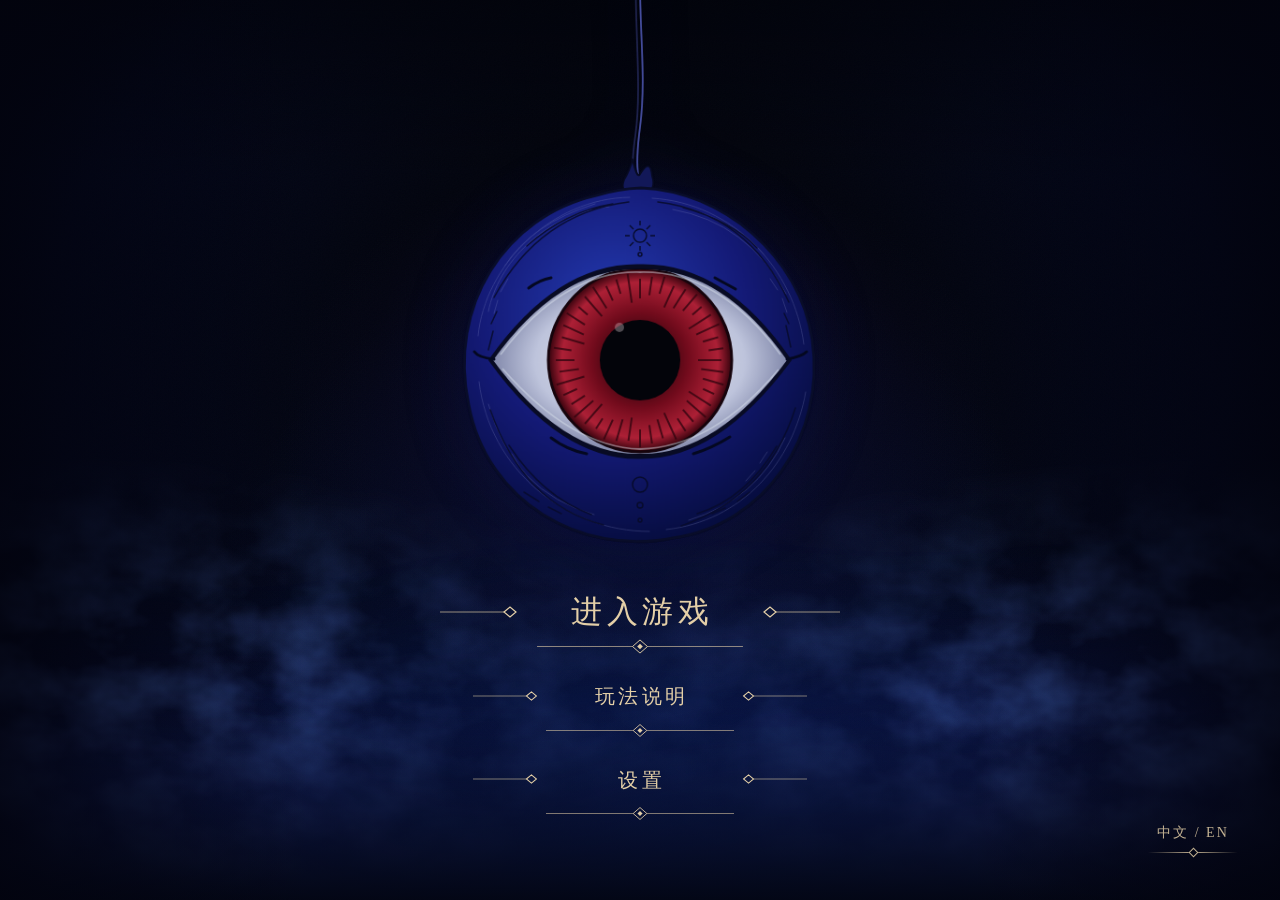
==== commit 577c66d0: "Version:6.0" ====
--- a/牵魂线-摄像头修复版/index.html
+++ b/牵魂线-摄像头修复版/index.html
@@ -8,7 +8,7 @@
   <title>牵魂线 · 雾中的操偶者</title>
   <link rel="stylesheet" href="style.css">
   <link rel="stylesheet" href="reference-ui.css?v=4">
-  <link rel="stylesheet" href="entry-screen.css?v=2-eye-animation">
+  <link rel="stylesheet" href="entry-screen.css?v=3-menu-echo">
 </head>
 <body class="entry-active">
   <main id="theatre" class="theatre">
@@ -41,7 +41,7 @@
   <script src="wood-character.js?v=1" defer></script>
   <script src="script.js?v=8-entry-characters" defer></script>
   <script src="reference-ui.js?v=4" defer></script>
-  <script src="entry-screen.js?v=2-eye-animation" defer></script>
+  <script src="entry-screen.js?v=3-eye-echo" defer></script>
 </body>
 </html>
 
--- a/牵魂线-摄像头修复版/entry-screen.css
+++ b/牵魂线-摄像头修复版/entry-screen.css
@@ -115,3 +115,46 @@
 @media(max-width:650px){.entry-eye-wrap{width:min(82vw,42vh);top:3vh}.entry-menu{top:74%;gap:20px}.entry-enter{font-size:30px;min-width:230px;padding:8px 19px!important}.entry-enter:before,.entry-enter:after{width:40px}.entry-menu-link{font-size:20px}.entry-language{font-size:12px!important;bottom:3%;right:4%}.entry-role-screen{padding:72px 22px 52px;justify-content:center}.entry-back{top:3%;left:4%;font-size:13px}.entry-role-heading{margin-bottom:22px}.entry-role-heading h2{font-size:25px}.entry-role-heading p{font-size:10px}.entry-role-grid{gap:14px;width:100%;max-width:440px}.entry-role-card{padding:10px 8px 14px!important}.entry-role-portrait{height:27vh;min-height:130px;margin-bottom:6px}.entry-role-name{font-size:17px;letter-spacing:1px;margin-top:5px}.entry-role-desc{font-size:8px;letter-spacing:0;white-space:normal;max-width:130px;min-height:25px}.entry-selected{font-size:9px;margin-top:10px;letter-spacing:1px}.entry-role-confirm{font-size:17px;margin-top:26px}.entry-role-hint{font-size:9px;width:90%;line-height:1.9;max-width:300px}.entry-role-status{bottom:21px;max-width:90%;text-align:center}.entry-game-toolbar{top:8px;gap:10px;padding:4px 10px}.entry-game-toolbar button{font-size:9px;gap:5px}.entry-game-toolbar button>span:first-child{font-size:13px}.entry-dialog{padding:34px 25px 25px}.entry-dialog h2{font-size:23px}.entry-skip{top:3%;right:4%;font-size:10px!important}.entry-intro-caption{font-size:12px}}
 @media(max-width:650px) and (max-height:670px){.entry-eye-wrap{width:38vh}.entry-menu{top:76%;gap:12px}.entry-role-screen{padding-top:40px;padding-bottom:30px}.entry-role-heading{margin-bottom:12px}.entry-role-heading h2{font-size:22px}.entry-small-ornament{display:none}.entry-role-portrait{height:23vh;min-height:105px}.entry-role-confirm{margin-top:17px}.entry-role-hint{margin-top:10px}.entry-role-name{font-size:16px}.entry-selected{margin-top:6px}}
 @media(prefers-reduced-motion:reduce){.entry-eye-talisman,.entry-eye-halo,.entry-upper-lid,.entry-lower-lid,.entry-fog,.entry-cloud-texture,.entry-role-screen{animation:none!important}.entry-eye-gaze,.entry-eye-wrap,.entry-role-card,.entry-role-portrait img{transition:none!important}.is-opening{animation:entry-reduced-reveal .35s ease both!important}.is-opening .entry-eye-wrap,.is-opening .entry-pendulum,.is-opening .entry-eye-ball,.is-opening .entry-pupil,.is-opening .entry-intro-caption,.is-opening .entry-fog-front,.is-opening .entry-closed-seam,.is-opening .entry-open-contour,.is-opening .entry-eye-outline{animation:none!important}.entry-intro-caption{display:none}@keyframes entry-reduced-reveal{from{opacity:1}to{opacity:0}}}
+
+/* Three equal-height menu rows keep their labels and ornaments on one rhythm. */
+.entry-screen{--entry-menu-gold:#e4cfa7}
+.entry-menu{top:65%;transform:translateX(-50%);width:min(440px,85vw);display:grid;grid-auto-rows:clamp(56px,8vh,76px);gap:clamp(8px,1.3vh,14px);justify-items:center}
+.entry-menu>.entry-enter,.entry-menu>.entry-menu-link{position:relative;display:flex;align-items:center;justify-content:center;box-sizing:border-box;height:100%;min-width:0;margin:0;padding:0 10px 17px!important;color:var(--entry-menu-gold);opacity:1;line-height:1.3;font-weight:400;letter-spacing:.16em;text-indent:.16em;white-space:nowrap;text-shadow:none;background:none;transform:none;transition:color .2s,text-shadow .2s}
+.entry-menu>.entry-enter{width:100%;font-size:clamp(28px,2.4vw,40px)}
+.entry-menu>.entry-menu-link{width:76%;font-size:clamp(19px,1.6vw,27px)}
+.entry-menu>button:before{content:"";position:absolute;inset:calc(50% - 18px) 0 auto;width:100%;height:18px;margin:0;transform:none;clip-path:none;background: url("data:image/svg+xml,%3Csvg xmlns='http://www.w3.org/2000/svg' viewBox='0 0 400 18'%3E%3Cdefs%3E%3ClinearGradient id='l'%3E%3Cstop stop-color='%23e4cfa7' stop-opacity='0'/%3E%3Cstop offset='1' stop-color='%23e4cfa7'/%3E%3C/linearGradient%3E%3C/defs%3E%3Cpath d='M0 9h64' stroke='url(%23l)'/%3E%3Cpath d='M336 9h64' stroke='url(%23l)' transform='rotate(180 368 9)'/%3E%3Cpath d='m64 9 6-5 6 5-6 5z m260 0 6-5 6 5-6 5z' fill='none' stroke='%23e4cfa7' stroke-width='1.2'/%3E%3C/svg%3E") center/100% 18px no-repeat;pointer-events:none}
+.entry-menu>button:after{content:"";position:absolute;left:22%;right:22%;bottom:3px;top:auto;width:56%;height:15px;margin:0;transform:none;clip-path:none;background:url("data:image/svg+xml,%3Csvg xmlns='http://www.w3.org/2000/svg' viewBox='0 0 220 16'%3E%3Cdefs%3E%3ClinearGradient id='u'%3E%3Cstop stop-color='%23e4cfa7' stop-opacity='0'/%3E%3Cstop offset='.5' stop-color='%23e4cfa7'/%3E%3Cstop offset='1' stop-color='%23e4cfa7' stop-opacity='0'/%3E%3C/linearGradient%3E%3C/defs%3E%3Cpath d='M0 8h102m16 0h102' stroke='url(%23u)'/%3E%3Cpath d='m102 8 8-7 8 7-8 7z' fill='none' stroke='%23e4cfa7'/%3E%3Cpath d='m107 8 3-3 3 3-3 3z' fill='%23e4cfa7'/%3E%3C/svg%3E") center/100% 15px no-repeat;pointer-events:none}
+.entry-menu>button:hover{color:#fff1d5;text-shadow:0 0 13px #e4cfa73b;transform:none}
+.entry-menu>.entry-enter:disabled{opacity:.45}
+.entry-language{color:var(--entry-menu-gold)!important;padding-bottom:19px!important;opacity:.85}
+.entry-language:after{content:"";position:absolute;left:0;right:0;bottom:3px;height:11px;background:linear-gradient(90deg,transparent,#e4cfa7,transparent) center/100% 1px no-repeat}
+.entry-language:before{content:"";position:absolute;left:calc(50% - 3px);bottom:5px;width:5px;height:5px;border:1px solid #e4cfa7;background:#030616;transform:rotate(45deg);z-index:1}
+
+/* A shared drawing, delayed twice: visible silhouettes follow the real swing. */
+.entry-eye-wrap{top:-2vh;width:min(52vh,550px)}
+.entry-eye-talisman{animation:none}
+.entry-pendulum,.entry-eye-echo{transform-origin:250px -40px;animation:entry-menu-pendulum 2.8s ease-in-out infinite}
+.entry-eye-echo{pointer-events:none;opacity:var(--echo-opacity);filter:brightness(.72);animation-delay:var(--echo-delay);animation-fill-mode:both}
+.entry-eye-echo-near{--echo-opacity:.32;--echo-delay:150ms}
+.entry-eye-echo-far{--echo-opacity:.16;--echo-delay:300ms}
+.is-intro .entry-pendulum{animation:none}
+.is-intro .entry-eye-echo{animation:none;opacity:0}
+.is-opening .entry-pendulum{animation:entry-pendulum-arrive var(--entry-intro-duration) linear both}
+.is-opening .entry-eye-echo{animation:entry-pendulum-arrive var(--entry-intro-duration) linear var(--echo-delay) both,entry-echo-fade var(--entry-intro-duration) linear both}
+.is-intro .entry-eye-wrap{top:50%;width:min(45vh,470px)}
+@keyframes entry-menu-pendulum{0%,50%,100%{transform:rotate(0deg)}25%{transform:rotate(12deg)}75%{transform:rotate(-12deg)}}
+@keyframes entry-echo-fade{0%,34%{opacity:var(--echo-opacity)}51%,100%{opacity:0}}
+@media(max-width:650px){.entry-eye-wrap{width:min(95vw,49vh);top:0}.entry-menu{top:65%;width:min(380px,88vw);gap:10px;grid-auto-rows:clamp(54px,7.6vh,66px)}.entry-menu>.entry-enter{font-size:29px}.entry-menu>.entry-menu-link{font-size:20px}.entry-language{bottom:2%;right:4%;font-size:11px!important}}
+@media(max-height:570px){.entry-menu{top:63%;grid-auto-rows:clamp(38px,8vh,50px);gap:5px}.entry-menu>.entry-enter{font-size:25px}.entry-menu>.entry-menu-link{font-size:17px}.entry-menu>button:before{top:calc(50% - 16px)}.entry-menu>button:after{bottom:0}}
+.is-opening.is-gentle .entry-eye-echo{display:none;animation:none!important}
+@media(prefers-reduced-motion:reduce){.entry-pendulum,.entry-eye-echo{animation:none!important}.entry-eye-echo{display:none}}
+
+/* Inherited lid values also reach the SVG use shadow trees in both echoes. */
+.entry-upper-lid{animation-name:var(--entry-upper-motion,entry-blink-upper);transform:translateY(var(--entry-upper-offset,-116px))}
+.entry-lower-lid{animation-name:var(--entry-lower-motion,entry-blink-lower);transform:translateY(var(--entry-lower-offset,116px))}
+.entry-closed-seam{opacity:var(--entry-seam-opacity,0)}
+.entry-eye-outline{opacity:var(--entry-outline-opacity,1)}
+.entry-open-contour{opacity:var(--entry-contour-opacity,.48)}
+.is-intro{--entry-upper-motion:none;--entry-lower-motion:none;--entry-upper-offset:0px;--entry-lower-offset:0px;--entry-seam-opacity:1;--entry-outline-opacity:0;--entry-contour-opacity:0}
+.entry-menu>button:before{background-image:url("data:image/svg+xml,%3Csvg xmlns='http://www.w3.org/2000/svg' viewBox='0 0 400 18'%3E%3Cpath d='M0 9h64m272 0h64' stroke='%23e4cfa7' stroke-opacity='.65'/%3E%3Cpath d='m64 9 6-5 6 5-6 5z m260 0 6-5 6 5-6 5z' fill='none' stroke='%23e4cfa7' stroke-width='1.2'/%3E%3C/svg%3E")}
+.entry-menu>button:after{background-image:url("data:image/svg+xml,%3Csvg xmlns='http://www.w3.org/2000/svg' viewBox='0 0 220 16'%3E%3Cpath d='M0 8h102m16 0h102' stroke='%23e4cfa7' stroke-opacity='.65'/%3E%3Cpath d='m102 8 8-7 8 7-8 7z' fill='none' stroke='%23e4cfa7'/%3E%3Cpath d='m107 8 3-3 3 3-3 3z' fill='%23e4cfa7'/%3E%3C/svg%3E")}
